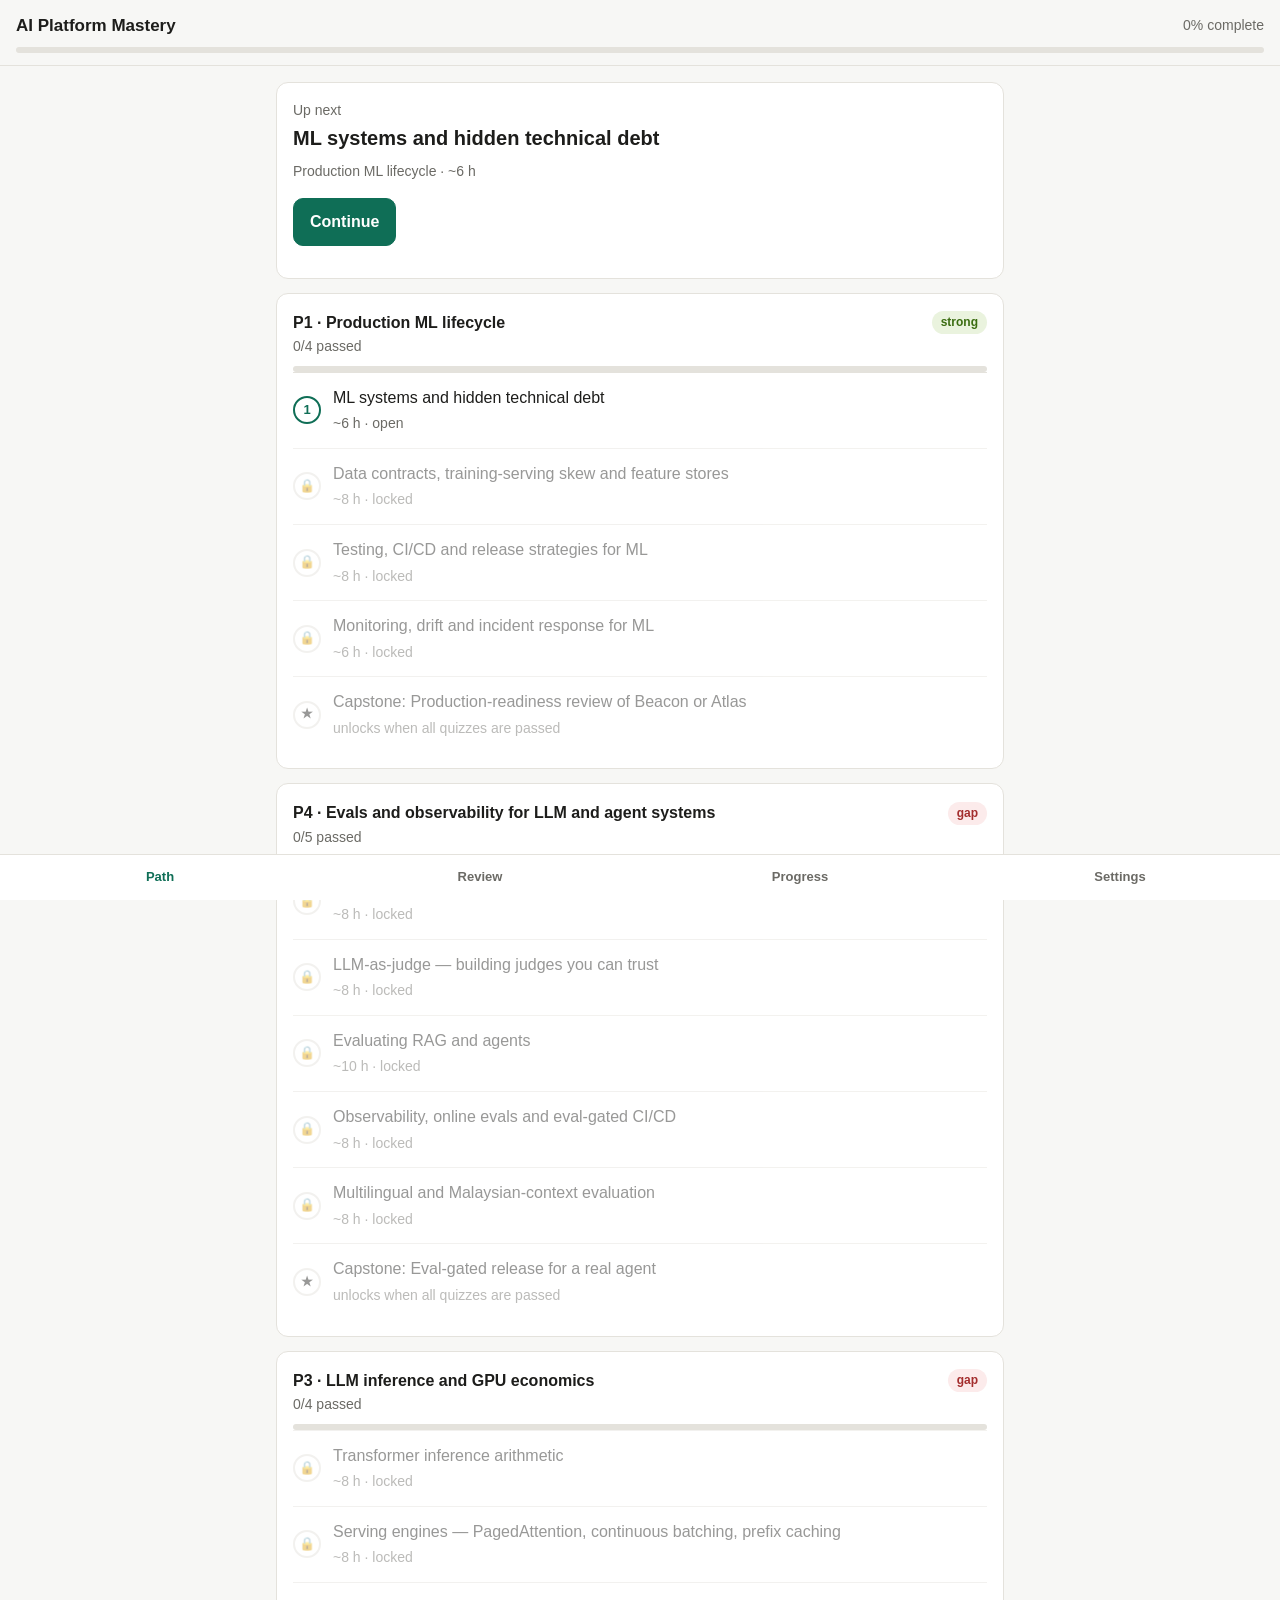
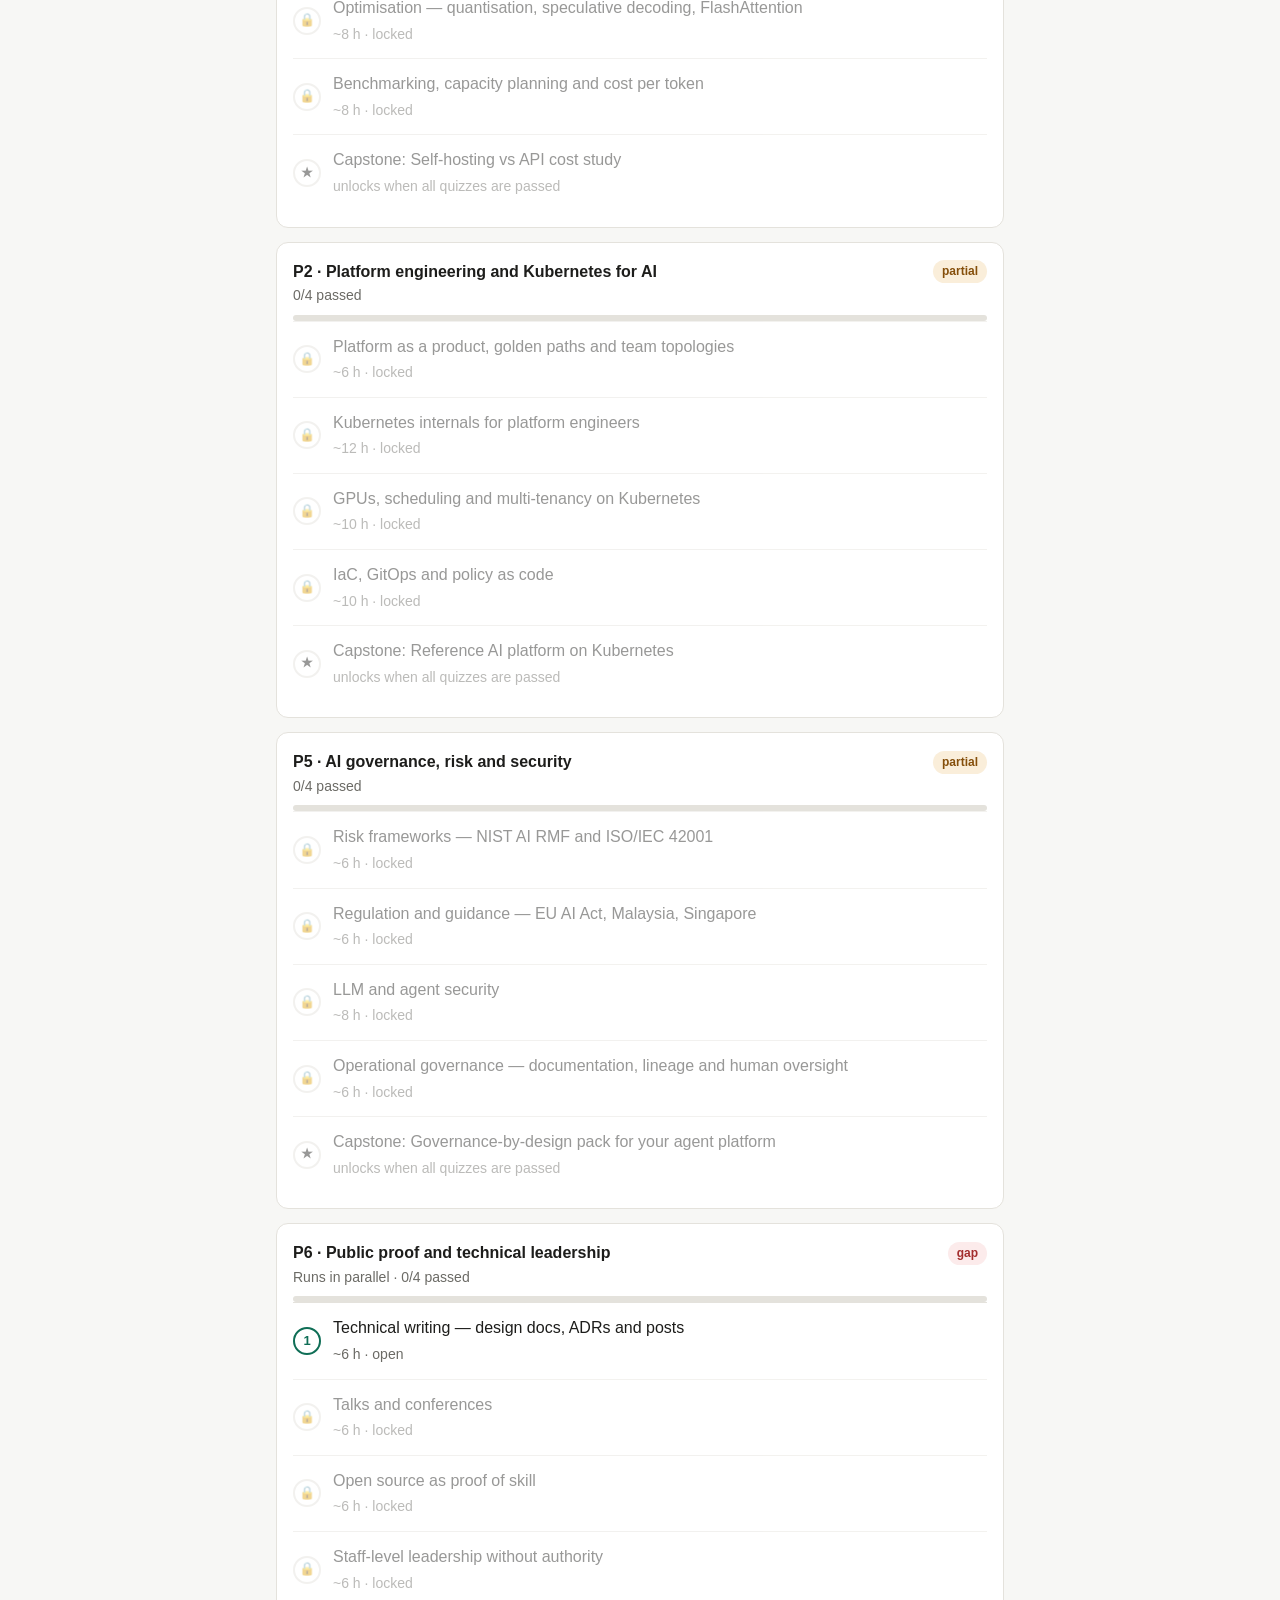
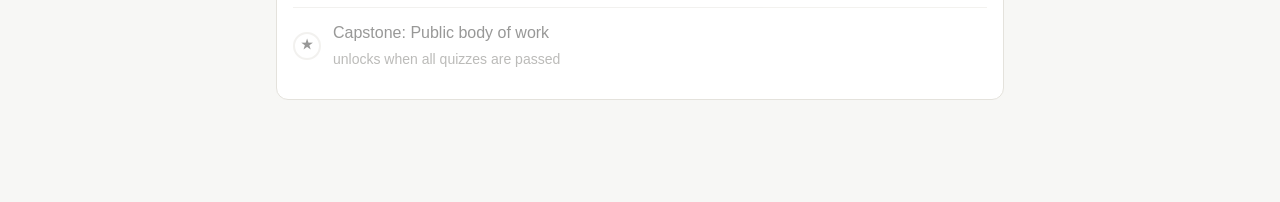
==== app/index.html @ 6cfa7de1 "Curriculum v1: 6 pillars, 25 modules, quizzes, exercises, capstones + progressive learning app Co-Au" ====
<!DOCTYPE html>
<html lang="en">
<head>
<meta charset="utf-8">
<meta name="viewport" content="width=device-width, initial-scale=1, viewport-fit=cover">
<title>AI Platform Mastery</title>
<style>
:root{--bg:#f7f7f5;--card:#fff;--ink:#1d1d1b;--mut:#6b6a65;--line:#e4e2dc;--acc:#0f6e56;--acc-bg:#e1f5ee;--warn:#854f0b;--warn-bg:#faeeda;--bad:#a32d2d;--bad-bg:#fcebeb;--ok:#3b6d11;--ok-bg:#eaf3de;--r:12px}
@media (prefers-color-scheme:dark){:root{--bg:#161615;--card:#1f1f1d;--ink:#ecebe6;--mut:#a3a19a;--line:#33322f;--acc:#5dcaa5;--acc-bg:#0d3a2f;--warn:#fac775;--warn-bg:#3d2a0b;--bad:#f09595;--bad-bg:#3d1616;--ok:#97c459;--ok-bg:#22330f}}
*{box-sizing:border-box}
body{margin:0;font:16px/1.6 -apple-system,BlinkMacSystemFont,"Segoe UI",Roboto,sans-serif;background:var(--bg);color:var(--ink);padding-bottom:calc(72px + env(safe-area-inset-bottom))}
a{color:var(--acc)}
header{position:sticky;top:0;z-index:5;background:var(--bg);border-bottom:1px solid var(--line);padding:12px 16px}
header h1{font-size:17px;font-weight:600;margin:0}
.bar{height:6px;background:var(--line);border-radius:99px;overflow:hidden;margin-top:8px}
.bar>i{display:block;height:100%;background:var(--acc);border-radius:99px;transition:width .3s}
main{max-width:760px;margin:0 auto;padding:16px}
.card{background:var(--card);border:1px solid var(--line);border-radius:var(--r);padding:16px;margin-bottom:14px}
.row{display:flex;align-items:center;gap:10px}
.sp{justify-content:space-between}
.mut{color:var(--mut);font-size:14px}
.pill{display:inline-block;font-size:12px;font-weight:600;padding:2px 9px;border-radius:99px}
.strong{background:var(--ok-bg);color:var(--ok)}.partial{background:var(--warn-bg);color:var(--warn)}.gap{background:var(--bad-bg);color:var(--bad)}
.mod{display:flex;align-items:center;gap:12px;padding:12px 0;border-top:1px solid var(--line);cursor:pointer;color:inherit;text-decoration:none}
.mod.locked{opacity:.45;cursor:default}
.dot{flex:0 0 28px;height:28px;border-radius:50%;display:grid;place-items:center;font-size:13px;font-weight:700;border:2px solid var(--line)}
.dot.pass{background:var(--acc-bg);border-color:var(--acc);color:var(--acc)}
.dot.done{background:var(--acc);border-color:var(--acc);color:var(--card)}
.dot.open{border-color:var(--acc);color:var(--acc)}
h2{font-size:20px;margin:0 0 6px}h3{font-size:16px;margin:18px 0 8px}
.lesson h2{font-size:17px;margin-top:20px}.lesson code{background:var(--bg);padding:1px 5px;border-radius:5px;font-size:14px}
.lesson table{border-collapse:collapse;width:100%;font-size:14px}.lesson td,.lesson th{border:1px solid var(--line);padding:6px}
button,.btn{font:inherit;font-weight:600;border:1px solid var(--line);background:var(--card);color:var(--ink);padding:10px 16px;border-radius:10px;cursor:pointer}
.btn-p{background:var(--acc);border-color:var(--acc);color:var(--card)}
button:disabled{opacity:.4;cursor:default}
.btn{text-decoration:none;display:inline-block}
.opt:disabled{opacity:1}.opt:disabled:not(.right):not(.wrong){opacity:.55}
.opt{display:block;width:100%;text-align:left;margin:8px 0;font-weight:400;line-height:1.4}
.opt.right{background:var(--ok-bg);border-color:var(--ok);color:var(--ok)}
.opt.wrong{background:var(--bad-bg);border-color:var(--bad);color:var(--bad)}
.fb{padding:12px;border-radius:10px;margin-top:10px;font-size:15px}
.fb.ok{background:var(--ok-bg)}.fb.no{background:var(--bad-bg)}
label.chk{display:flex;gap:10px;align-items:flex-start;padding:8px 0;cursor:pointer}
label.chk input{margin-top:5px;width:18px;height:18px;accent-color:var(--acc)}
textarea,input[type=url],input[type=text]{width:100%;font:inherit;font-size:15px;padding:10px;border:1px solid var(--line);border-radius:10px;background:var(--bg);color:var(--ink)}
textarea{min-height:90px}
nav{position:fixed;bottom:0;left:0;right:0;background:var(--card);border-top:1px solid var(--line);display:flex;padding-bottom:env(safe-area-inset-bottom);z-index:6}
nav a{flex:1;text-align:center;padding:12px 0;font-size:13px;font-weight:600;color:var(--mut);text-decoration:none}
nav a.on{color:var(--acc)}
.tabs{display:flex;gap:6px;overflow-x:auto;margin:0 0 14px;padding-bottom:4px}
.tabs button{padding:7px 12px;font-size:14px;white-space:nowrap}
.tabs button.on{background:var(--acc-bg);border-color:var(--acc);color:var(--acc)}
.stat{display:grid;grid-template-columns:repeat(2,1fr);gap:10px}
.stat div{background:var(--bg);border-radius:10px;padding:12px}
.stat b{display:block;font-size:24px}
.back{display:inline-block;margin-bottom:10px;font-size:14px;text-decoration:none}
.tag{font-size:12px;color:var(--mut);border:1px solid var(--line);border-radius:6px;padding:1px 6px;margin-left:6px}
.sr{position:absolute;width:1px;height:1px;overflow:hidden;clip:rect(0 0 0 0)}
</style>
</head>
<body>
<header>
  <div class="row sp"><h1>AI Platform Mastery</h1><span class="mut" id="hdr-pct"></span></div>
  <div class="bar" aria-hidden="true"><i id="hdr-bar" style="width:0"></i></div>
</header>
<main id="app" aria-live="polite"></main>
<nav aria-label="Main">
  <a href="#/" data-r="path">Path</a>
  <a href="#/review" data-r="review">Review</a>
  <a href="#/stats" data-r="stats">Progress</a>
  <a href="#/settings" data-r="settings">Settings</a>
</nav>
<script id="curriculum-data" type="application/json">__CURRICULUM_JSON__</script>
<script>
(() => {
const KEY = "apm-progress-v1";
let D, S, mem = null;
const $ = s => document.querySelector(s);
const esc = s => String(s).replace(/[&<>"']/g, c => ({"&":"&amp;","<":"&lt;",">":"&gt;",'"':"&quot;","'":"&#39;"}[c]));

function blank(){ return {modules:{}, capstones:{}, review:{}, log:[], created:Date.now()}; }
function load(){ try { const v = localStorage.getItem(KEY); return v ? JSON.parse(v) : blank(); } catch(e){ return mem || blank(); } }
function save(){ mem = S; try { localStorage.setItem(KEY, JSON.stringify(S)); } catch(e){} }
function ms(id){ return S.modules[id] || (S.modules[id] = {best:0, attempts:0, readings:{}, ex:{}, links:{}, notes:"", reflection:"", passedAt:null}); }

const allMods = () => D.pillars.flatMap(p => p.modules.map(m => ({...m, pillar:p})));
const findMod = id => allMods().find(m => m.id === id);
const passed = id => (S.modules[id]?.best || 0) >= D.pass_mark;

function isUnlocked(m){
  if (!m.pillar) m = findMod(m.id);
  const p = m.pillar, i = p.modules.findIndex(x => x.id === m.id);
  if (i > 0) return passed(p.modules[i-1].id);
  if (p.parallel) return true;
  const seq = D.pillars.filter(x => !x.parallel), pi = seq.findIndex(x => x.id === p.id);
  if (pi <= 0) return true;
  const prev = seq[pi-1]; return passed(prev.modules[prev.modules.length-1].id);
}
function isDone(m){
  const s = S.modules[m.id]; if (!s || !passed(m.id)) return false;
  const reqR = m.readings.every((r,i) => !r.required || s.readings[i]);
  const coreE = m.exercises.every((e,i) => e.level !== "core" || s.ex[i]);
  return reqR && coreE;
}
function state(m){ return isDone(m) ? "done" : passed(m.id) ? "pass" : isUnlocked(m) ? "open" : "locked"; }

function progress(){
  const mods = allMods(); let pts = 0, max = 0;
  mods.forEach(m => { max += 3; if (passed(m.id)) pts += 1; const s = S.modules[m.id];
    if (s){ const rq = m.readings.filter(r=>r.required).length; pts += rq ? m.readings.filter((r,i)=>r.required && s.readings[i]).length/rq : 1;
      const ce = m.exercises.filter(e=>e.level==="core").length; pts += ce ? m.exercises.filter((e,i)=>e.level==="core" && s.ex[i]).length/ce : 1; } });
  return max ? pts/max : 0;
}
function header(){ const p = Math.round(progress()*100); $("#hdr-pct").textContent = p + "% complete"; $("#hdr-bar").style.width = p + "%"; }
function logDay(){ const d = new Date().toISOString().slice(0,10); if (!S.log.includes(d)) S.log.push(d); }
function streak(){ let n = 0; const set = new Set(S.log); const d = new Date();
  if (!set.has(d.toISOString().slice(0,10))) d.setDate(d.getDate()-1);
  while (set.has(d.toISOString().slice(0,10))) { n++; d.setDate(d.getDate()-1); } return n; }

const STATUS = {strong:"strong", partial:"partial", gap:"gap"};
function nextUp(){ return allMods().find(m => isUnlocked(m) && !passed(m.id) && !m.pillar.parallel) || allMods().find(m => isUnlocked(m) && !passed(m.id)); }

function viewPath(){
  const n = nextUp();
  let h = "";
  if (n) h += `<div class="card"><div class="mut">Up next</div><h2>${esc(n.title)}</h2><div class="mut">${esc(n.pillar.title)} · ~${n.hours} h</div><p><a class="btn btn-p" href="#/m/${n.id}">Continue</a></p></div>`;
  D.pillars.forEach(p => {
    const done = p.modules.filter(m => passed(m.id)).length, pct = Math.round(done/p.modules.length*100);
    h += `<div class="card"><div class="row sp"><strong>${p.id.toUpperCase()} · ${esc(p.title)}</strong><span class="pill ${STATUS[p.status]}">${p.status}</span></div>`;
    h += `<div class="mut">${p.parallel ? "Runs in parallel · " : ""}${done}/${p.modules.length} passed</div><div class="bar"><i style="width:${pct}%"></i></div>`;
    p.modules.forEach((m,i) => { const st = state(m), lock = st === "locked";
      const icon = st === "done" ? "✓" : st === "pass" ? "✓" : lock ? "🔒" : i+1;
      h += `<${lock ? "div" : "a href=\"#/m/" + m.id + "\""} class="mod ${lock ? "locked" : ""}"><span class="dot ${st}">${icon}</span><span><span>${esc(m.title)}</span><br><span class="mut">~${m.hours} h · ${st === "done" ? "complete" : st === "pass" ? "quiz passed — finish readings and exercises" : lock ? "locked" : "open"}</span></span></${lock ? "div" : "a"}>`;
    });
    const capOpen = p.modules.every(m => passed(m.id));
    h += `<${capOpen ? "a href=\"#/c/" + p.id + "\"" : "div"} class="mod ${capOpen ? "" : "locked"}"><span class="dot ${capOpen ? "open" : ""}">★</span><span>Capstone: ${esc(p.capstone.title)}<br><span class="mut">${capOpen ? capPct(p) + "% of deliverables" : "unlocks when all quizzes are passed"}</span></span></${capOpen ? "a" : "div"}>`;
    h += `</div>`;
  });
  return h;
}
function capPct(p){ const c = S.capstones[p.id] || {}; const n = p.capstone.deliverables.filter((d,i)=>c[i]).length; return Math.round(n/p.capstone.deliverables.length*100); }

let tab = "learn", quiz = null;
function viewModule(id){
  const m = findMod(id); if (!m) return `<p>Not found.</p>`;
  if (!isUnlocked(m)) { const ms_ = allMods(), prev = ms_.slice(0, ms_.findIndex(x => x.id === m.id)).reverse().find(x => !passed(x.id) && !x.pillar.parallel);
    return `<a class="back" href="#/">← Path</a><div class="card"><div class="mut">Locked</div><h2>${esc(m.title)}</h2><p>Pass the quiz for the module before it (80%) to unlock this one.</p>${prev ? `<a class="btn btn-p" href="#/m/${prev.id}">Go to ${esc(prev.title)}</a>` : ""}</div>`; }
  const s = ms(m.id);
  const tabs = [["learn","Lesson"],["read","Read"],["quiz","Quiz"],["build","Build"],["reflect","Reflect"]];
  let h = `<a class="back" href="#/">← Path</a><div class="mut">${m.pillar.id.toUpperCase()} · ${esc(m.pillar.title)}</div><h2>${esc(m.title)}</h2><div class="mut" style="margin-bottom:12px">~${m.hours} h · best quiz ${Math.round(s.best*100)}% · ${state(m) === "done" ? "complete ✓" : passed(m.id) ? "quiz passed" : "pass mark 80%"}</div>`;
  h += `<div class="tabs" role="tablist">` + tabs.map(([k,l]) => `<button role="tab" aria-selected="${tab===k}" class="${tab===k?"on":""}" data-tab="${k}">${l}</button>`).join("") + `</div>`;
  if (tab === "learn") {
    h += `<div class="card"><h3 style="margin-top:0">You will be able to</h3><ul>${m.objectives.map(o=>`<li>${esc(o)}</li>`).join("")}</ul></div><div class="card lesson">${m.lesson_html}</div><p><button class="btn-p" data-tab="read">Next: readings →</button></p>`;
  } else if (tab === "read") {
    h += `<div class="card">` + m.readings.map((r,i) => `<label class="chk"><input type="checkbox" data-read="${i}" ${s.readings[i]?"checked":""}><span><a href="${esc(r.url)}" target="_blank" rel="noopener">${esc(r.title)}</a><span class="tag">${r.required?"required":"optional"}</span><br><span class="mut">${esc(r.author)} · ${esc(r.type)} · ${r.minutes} min</span><br><span class="mut">Focus: ${esc(r.focus)}</span></span></label>`).join("") + `</div><p><button class="btn-p" data-tab="quiz">Next: quiz →</button></p>`;
  } else if (tab === "quiz") {
    h += viewQuiz(m);
  } else if (tab === "build") {
    h += m.exercises.map((e,i) => `<div class="card"><div class="row sp"><strong>${esc(e.title)}</strong><span class="tag">${e.level}</span></div><p>${esc(e.task)}</p><p class="mut"><strong>Deliverable:</strong> ${esc(e.deliverable)}</p><div class="mut"><strong>Done when:</strong><ul>${e.acceptance.map(a=>`<li>${esc(a)}</li>`).join("")}</ul></div><input type="url" placeholder="Link to your work (repo, doc, post)" data-link="${i}" value="${esc(s.links[i]||"")}"><label class="chk"><input type="checkbox" data-ex="${i}" ${s.ex[i]?"checked":""}><span>I've met every "done when" criterion</span></label></div>`).join("");
  } else {
    h += `<div class="card"><h3 style="margin-top:0">Reflection</h3>${(m.reflection||[]).map(r=>`<p>${esc(r)}</p>`).join("")}<textarea data-field="reflection" placeholder="One honest paragraph tied to your real work">${esc(s.reflection)}</textarea><h3>Notes and reading takeaways</h3><textarea data-field="notes" placeholder="Three bullets per reading">${esc(s.notes)}</textarea><p class="mut">Saved automatically.</p></div>`;
  }
  return h;
}

function viewQuiz(m){
  const s = ms(m.id);
  if (!quiz || quiz.id !== m.id) return `<div class="card"><h3 style="margin-top:0">${m.quiz.length} questions · pass mark 80%</h3><p class="mut">${s.attempts ? `Attempts: ${s.attempts} · best ${Math.round(s.best*100)}%` : "Already know this? Take it cold to test out."}</p><button class="btn-p" data-act="start-quiz">Start quiz</button></div>`;
  if (quiz.i >= m.quiz.length) {
    const sc = quiz.correct / m.quiz.length, ok = sc >= D.pass_mark;
    return `<div class="card"><h2>${Math.round(sc*100)}%</h2><p>${quiz.correct} of ${m.quiz.length} correct. ${ok ? "<strong>Passed.</strong> " + (nextInPath(m) ? "Next module unlocked." : "") : "Not yet — re-read the lesson sections you missed and try again."}</p><p class="mut">Missed questions were added to your Review deck.</p><div class="row"><button data-act="start-quiz">Retake</button>${ok && nextInPath(m) ? `<a class="btn btn-p" href="#/m/${nextInPath(m).id}">Next module →</a>` : ""}</div></div>`;
  }
  const q = m.quiz[quiz.i], a = quiz.answered;
  let h = `<div class="card"><div class="mut">Question ${quiz.i+1} of ${m.quiz.length}</div><p><strong>${esc(q.q)}</strong></p>`;
  q.options.forEach((o,j) => { const cls = a == null ? "" : j === q.answer ? "right" : j === a ? "wrong" : "";
    h += `<button class="opt ${cls}" data-ans="${j}" ${a != null ? "disabled" : ""}>${String.fromCharCode(65+j)}) ${esc(o)}</button>`; });
  if (a != null) h += `<div class="fb ${a === q.answer ? "ok" : "no"}"><strong>${a === q.answer ? "Correct." : "Not quite."}</strong> ${esc(q.explain)}</div><p><button class="btn-p" data-act="next-q">${quiz.i+1 < m.quiz.length ? "Next question" : "See result"}</button></p>`;
  return h + `</div>`;
}
function nextInPath(m){ const mods = allMods(), i = mods.findIndex(x => x.id === m.id); return mods.slice(i+1).find(x => isUnlocked(x) && !passed(x.id)); }

function viewCap(pid){
  const p = D.pillars.find(x => x.id === pid), c = S.capstones[pid] || (S.capstones[pid] = {});
  return `<a class="back" href="#/">← Path</a><div class="mut">${p.id.toUpperCase()} capstone</div><h2>${esc(p.capstone.title)}</h2><div class="card"><p>${esc(p.capstone.brief)}</p><h3>Deliverables</h3>${p.capstone.deliverables.map((d,i)=>`<label class="chk"><input type="checkbox" data-cap="${i}" ${c[i]?"checked":""}><span>${esc(d)}</span></label>`).join("")}<h3>Graded on</h3><ul>${p.capstone.rubric.map(r=>`<li>${esc(r)}</li>`).join("")}</ul><input type="url" placeholder="Link to the write-up" data-caplink value="${esc(c.link||"")}"></div>`;
}

let rv = null;
function reviewItems(){ return Object.keys(S.review).map(k => { const [mid, qi] = k.split(":"); const m = findMod(mid); return m && m.quiz[+qi] ? {k, m, q:m.quiz[+qi]} : null; }).filter(Boolean); }
function viewReview(){
  const items = reviewItems();
  if (!items.length) return `<div class="card"><h2>Review</h2><p>Nothing to review. Questions you miss in quizzes land here until you get them right twice.</p></div>`;
  if (!rv || !S.review[rv.k]) rv = {k: items[0].k, a: null};
  const it = items.find(x => x.k === rv.k), q = it.q, a = rv.a;
  let h = `<div class="card"><div class="mut">${items.length} to review · ${esc(it.m.title)}</div><p><strong>${esc(q.q)}</strong></p>`;
  q.options.forEach((o,j) => { const cls = a == null ? "" : j === q.answer ? "right" : j === a ? "wrong" : "";
    h += `<button class="opt ${cls}" data-rans="${j}" ${a != null ? "disabled" : ""}>${String.fromCharCode(65+j)}) ${esc(o)}</button>`; });
  if (a != null) h += `<div class="fb ${a === q.answer ? "ok" : "no"}">${esc(q.explain)}</div><p><button class="btn-p" data-act="next-r">Next</button></p>`;
  return h + `</div>`;
}

function viewStats(){
  const mods = allMods(), passedN = mods.filter(m => passed(m.id)).length, doneN = mods.filter(isDone).length;
  const hrs = mods.filter(isDone).reduce((a,m) => a + m.hours, 0), tot = mods.reduce((a,m)=>a+m.hours,0);
  const rd = mods.reduce((a,m) => a + m.readings.filter((r,i) => S.modules[m.id]?.readings[i]).length, 0), rt = mods.reduce((a,m)=>a+m.readings.length,0);
  const ex = mods.reduce((a,m) => a + m.exercises.filter((e,i) => S.modules[m.id]?.ex[i]).length, 0), et = mods.reduce((a,m)=>a+m.exercises.length,0);
  let h = `<div class="card"><h2>Progress</h2><div class="stat"><div><b>${passedN}/${mods.length}</b><span class="mut">quizzes passed</span></div><div><b>${doneN}</b><span class="mut">modules complete</span></div><div><b>${hrs}/${tot} h</b><span class="mut">study hours done</span></div><div><b>${streak()}</b><span class="mut">day streak</span></div><div><b>${rd}/${rt}</b><span class="mut">readings</span></div><div><b>${ex}/${et}</b><span class="mut">exercises</span></div></div></div>`;
  h += `<div class="card"><h3 style="margin-top:0">By pillar</h3>` + D.pillars.map(p => { const d = p.modules.filter(isDone).length, ps = p.modules.filter(m=>passed(m.id)).length; return `<div style="margin:10px 0"><div class="row sp"><span>${p.id.toUpperCase()} · ${esc(p.title)}</span><span class="mut">${ps}/${p.modules.length}</span></div><div class="bar"><i style="width:${Math.round(ps/p.modules.length*100)}%"></i></div></div>`; }).join("") + `</div>`;
  return h;
}
function viewSettings(){
  return `<div class="card"><h2>Settings</h2><p>Progress is saved in this browser. Export it to back it up or move it to another device.</p><div class="row" style="flex-wrap:wrap"><button data-act="export">Export progress</button><label class="btn" for="imp">Import progress</label><input id="imp" type="file" accept="application/json" class="sr"></div><p class="mut" id="msg"></p><hr style="border:0;border-top:1px solid var(--line)"><button data-act="reset" style="color:var(--bad)">Reset all progress</button></div>`;
}

function route(){
  const h = location.hash.replace(/^#\/?/, ""), [r, id] = h.split("/");
  document.querySelectorAll("nav a").forEach(a => a.classList.toggle("on", a.dataset.r === (r === "m" || r === "c" || !r ? "path" : r)));
  const app = $("#app");
  if (r === "m") { if (quiz && quiz.id !== id) { quiz = null; } app.innerHTML = viewModule(id); }
  else if (r === "c") app.innerHTML = viewCap(id);
  else if (r === "review") app.innerHTML = viewReview();
  else if (r === "stats") app.innerHTML = viewStats();
  else if (r === "settings") app.innerHTML = viewSettings();
  else app.innerHTML = viewPath();
  header();
}
let lastRoute = "";
window.addEventListener("hashchange", () => { if (location.hash !== lastRoute) { tab = "learn"; window.scrollTo(0,0); } lastRoute = location.hash; route(); });

document.addEventListener("click", e => {
  const t = e.target.closest("[data-tab],[data-act],[data-ans],[data-rans]"); if (!t) return;
  const id = location.hash.split("/")[2], m = id && findMod(id);
  if (t.dataset.tab) { tab = t.dataset.tab; route(); window.scrollTo(0,0); return; }
  if (t.dataset.ans != null && m) { quiz.answered = +t.dataset.ans; const q = m.quiz[quiz.i], k = m.id + ":" + quiz.i;
    if (quiz.answered === q.answer) quiz.correct++; else S.review[k] = {n:0};
    logDay(); save(); route(); return; }
  if (t.dataset.rans != null) { rv.a = +t.dataset.rans; const it = reviewItems().find(x => x.k === rv.k);
    if (rv.a === it.q.answer) { S.review[rv.k].n++; } else S.review[rv.k].n = 0;
    logDay(); save(); route(); return; }
  const act = t.dataset.act;
  if (act === "start-quiz") { quiz = {id:m.id, i:0, correct:0, answered:null}; route(); }
  else if (act === "next-q") { quiz.i++; quiz.answered = null;
    if (quiz.i >= m.quiz.length) { const s = ms(m.id), sc = quiz.correct/m.quiz.length; s.attempts++; if (sc > s.best) s.best = sc; if (sc >= D.pass_mark && !s.passedAt) s.passedAt = Date.now(); save(); }
    route(); window.scrollTo(0,0); }
  else if (act === "next-r") { const done = S.review[rv.k] && S.review[rv.k].n >= 2; if (done) delete S.review[rv.k];
    const items = reviewItems(); const i = items.findIndex(x => x.k === rv.k); rv = items.length ? {k: items[(i+1) % items.length].k, a:null} : null; save(); route(); }
  else if (act === "export") { const b = new Blob([JSON.stringify(S,null,1)], {type:"application/json"}); const a = document.createElement("a"); a.href = URL.createObjectURL(b); a.download = "ai-platform-mastery-progress.json"; a.click(); }
  else if (act === "reset") { if (t.dataset.confirm) { S = blank(); save(); route(); } else { t.dataset.confirm = 1; t.textContent = "Tap again to erase everything"; } }
});
document.addEventListener("change", e => {
  const t = e.target, id = location.hash.split("/")[2];
  if (t.id === "imp" && t.files[0]) { t.files[0].text().then(x => { try { const v = JSON.parse(x); if (!v.modules) throw 0; S = v; save(); $("#msg").textContent = "Imported."; header(); } catch(err){ $("#msg").textContent = "That file isn't a valid progress export."; } }); return; }
  if (t.dataset.read != null) { ms(id).readings[t.dataset.read] = t.checked; }
  else if (t.dataset.ex != null) { ms(id).ex[t.dataset.ex] = t.checked; }
  else if (t.dataset.cap != null) { (S.capstones[id] = S.capstones[id] || {})[t.dataset.cap] = t.checked; }
  else return;
  logDay(); save(); header();
});
document.addEventListener("input", e => {
  const t = e.target, id = location.hash.split("/")[2];
  if (t.dataset.field) ms(id)[t.dataset.field] = t.value;
  else if (t.dataset.link != null) ms(id).links[t.dataset.link] = t.value;
  else if (t.hasAttribute("data-caplink")) (S.capstones[id] = S.capstones[id] || {}).link = t.value;
  else return;
  save();
});

async function init(){
  const raw = $("#curriculum-data").textContent.trim();
  try { D = raw.startsWith("{") ? JSON.parse(raw) : await (await fetch("data/curriculum.json")).json(); }
  catch(e){ $("#app").innerHTML = `<div class="card"><h2>Couldn't load the curriculum</h2><p>Serve this folder over HTTP (e.g. <code>python -m http.server</code>) so data/curriculum.json can load.</p></div>`; return; }
  S = load(); lastRoute = location.hash; route();
}
init();
})();
</script>
</body>
</html>
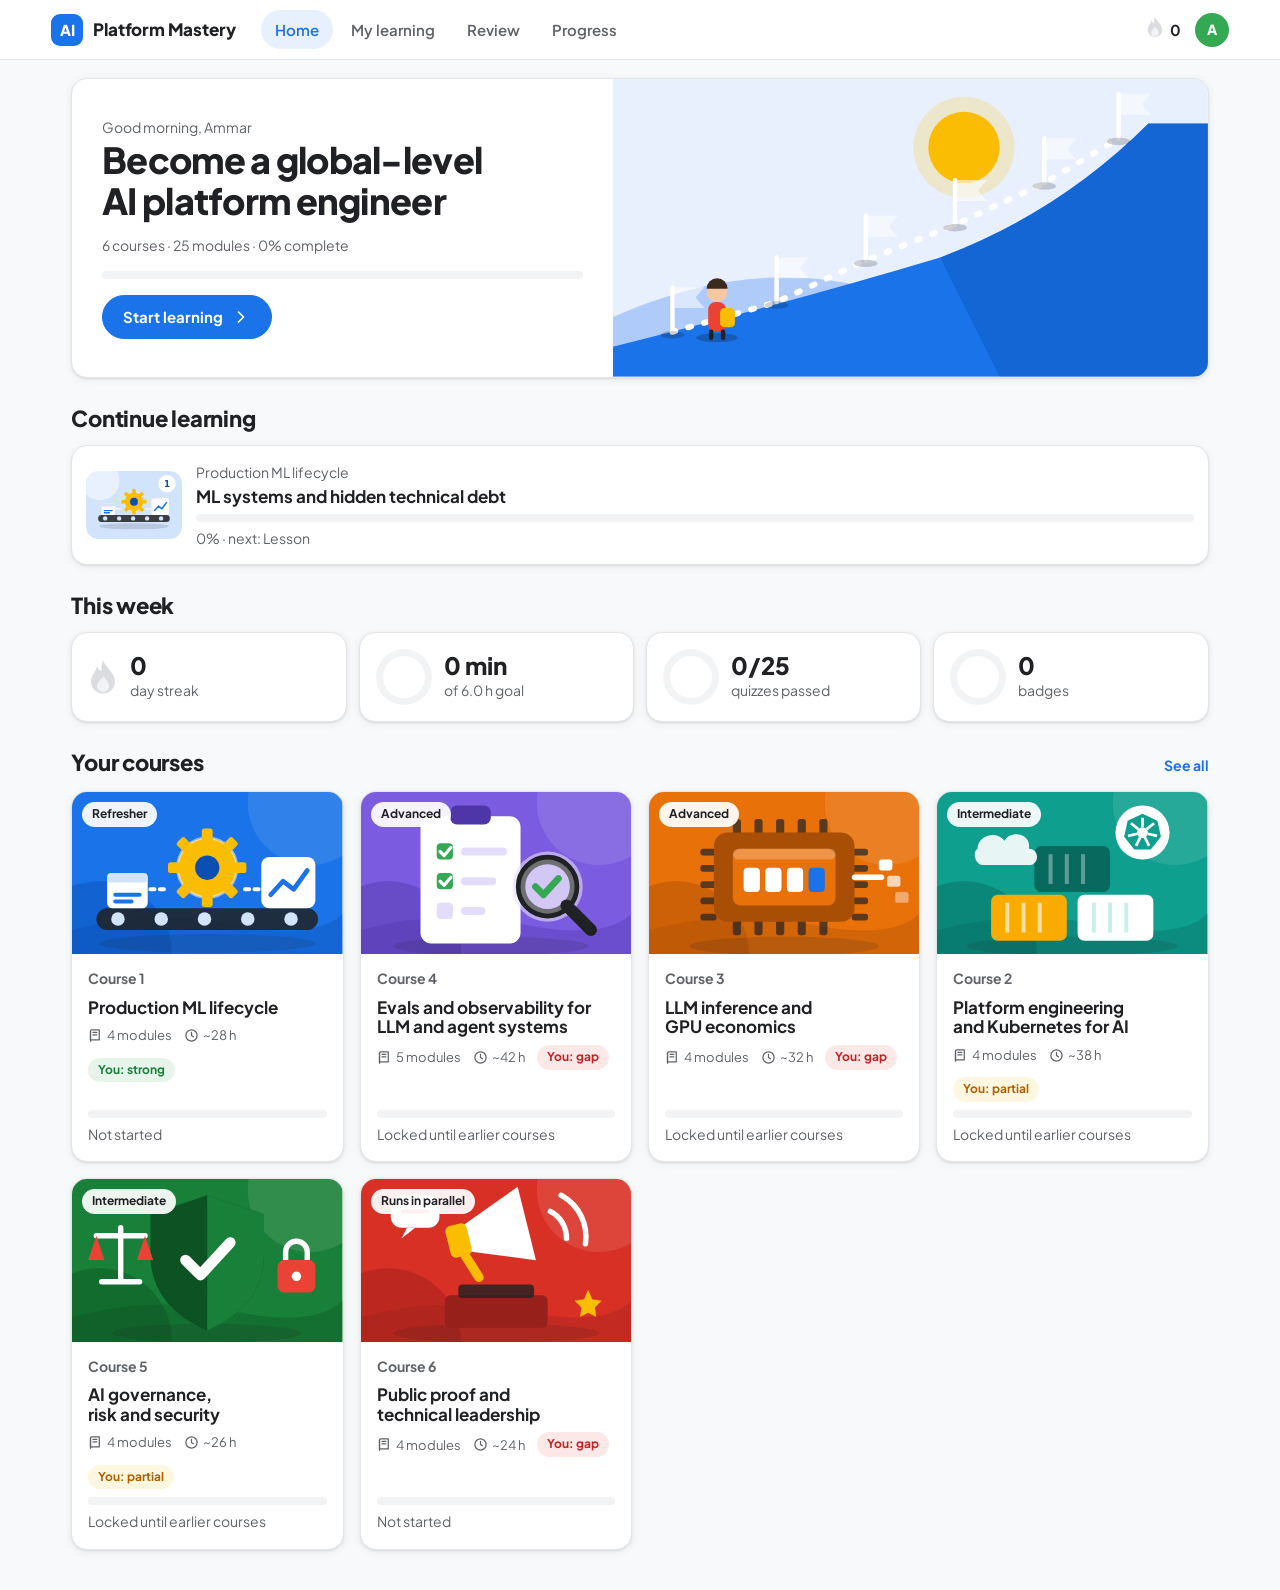
==== commit 1303abba: "App v2: Coursera-style PWA with illustrated courses, lesson player, certificates, badges, offline su" ====
--- a/app/index.html
+++ b/app/index.html
@@ -4,274 +4,39 @@
 <meta charset="utf-8">
 <meta name="viewport" content="width=device-width, initial-scale=1, viewport-fit=cover">
 <title>AI Platform Mastery</title>
-<style>
-:root{--bg:#f7f7f5;--card:#fff;--ink:#1d1d1b;--mut:#6b6a65;--line:#e4e2dc;--acc:#0f6e56;--acc-bg:#e1f5ee;--warn:#854f0b;--warn-bg:#faeeda;--bad:#a32d2d;--bad-bg:#fcebeb;--ok:#3b6d11;--ok-bg:#eaf3de;--r:12px}
-@media (prefers-color-scheme:dark){:root{--bg:#161615;--card:#1f1f1d;--ink:#ecebe6;--mut:#a3a19a;--line:#33322f;--acc:#5dcaa5;--acc-bg:#0d3a2f;--warn:#fac775;--warn-bg:#3d2a0b;--bad:#f09595;--bad-bg:#3d1616;--ok:#97c459;--ok-bg:#22330f}}
-*{box-sizing:border-box}
-body{margin:0;font:16px/1.6 -apple-system,BlinkMacSystemFont,"Segoe UI",Roboto,sans-serif;background:var(--bg);color:var(--ink);padding-bottom:calc(72px + env(safe-area-inset-bottom))}
-a{color:var(--acc)}
-header{position:sticky;top:0;z-index:5;background:var(--bg);border-bottom:1px solid var(--line);padding:12px 16px}
-header h1{font-size:17px;font-weight:600;margin:0}
-.bar{height:6px;background:var(--line);border-radius:99px;overflow:hidden;margin-top:8px}
-.bar>i{display:block;height:100%;background:var(--acc);border-radius:99px;transition:width .3s}
-main{max-width:760px;margin:0 auto;padding:16px}
-.card{background:var(--card);border:1px solid var(--line);border-radius:var(--r);padding:16px;margin-bottom:14px}
-.row{display:flex;align-items:center;gap:10px}
-.sp{justify-content:space-between}
-.mut{color:var(--mut);font-size:14px}
-.pill{display:inline-block;font-size:12px;font-weight:600;padding:2px 9px;border-radius:99px}
-.strong{background:var(--ok-bg);color:var(--ok)}.partial{background:var(--warn-bg);color:var(--warn)}.gap{background:var(--bad-bg);color:var(--bad)}
-.mod{display:flex;align-items:center;gap:12px;padding:12px 0;border-top:1px solid var(--line);cursor:pointer;color:inherit;text-decoration:none}
-.mod.locked{opacity:.45;cursor:default}
-.dot{flex:0 0 28px;height:28px;border-radius:50%;display:grid;place-items:center;font-size:13px;font-weight:700;border:2px solid var(--line)}
-.dot.pass{background:var(--acc-bg);border-color:var(--acc);color:var(--acc)}
-.dot.done{background:var(--acc);border-color:var(--acc);color:var(--card)}
-.dot.open{border-color:var(--acc);color:var(--acc)}
-h2{font-size:20px;margin:0 0 6px}h3{font-size:16px;margin:18px 0 8px}
-.lesson h2{font-size:17px;margin-top:20px}.lesson code{background:var(--bg);padding:1px 5px;border-radius:5px;font-size:14px}
-.lesson table{border-collapse:collapse;width:100%;font-size:14px}.lesson td,.lesson th{border:1px solid var(--line);padding:6px}
-button,.btn{font:inherit;font-weight:600;border:1px solid var(--line);background:var(--card);color:var(--ink);padding:10px 16px;border-radius:10px;cursor:pointer}
-.btn-p{background:var(--acc);border-color:var(--acc);color:var(--card)}
-button:disabled{opacity:.4;cursor:default}
-.btn{text-decoration:none;display:inline-block}
-.opt:disabled{opacity:1}.opt:disabled:not(.right):not(.wrong){opacity:.55}
-.opt{display:block;width:100%;text-align:left;margin:8px 0;font-weight:400;line-height:1.4}
-.opt.right{background:var(--ok-bg);border-color:var(--ok);color:var(--ok)}
-.opt.wrong{background:var(--bad-bg);border-color:var(--bad);color:var(--bad)}
-.fb{padding:12px;border-radius:10px;margin-top:10px;font-size:15px}
-.fb.ok{background:var(--ok-bg)}.fb.no{background:var(--bad-bg)}
-label.chk{display:flex;gap:10px;align-items:flex-start;padding:8px 0;cursor:pointer}
-label.chk input{margin-top:5px;width:18px;height:18px;accent-color:var(--acc)}
-textarea,input[type=url],input[type=text]{width:100%;font:inherit;font-size:15px;padding:10px;border:1px solid var(--line);border-radius:10px;background:var(--bg);color:var(--ink)}
-textarea{min-height:90px}
-nav{position:fixed;bottom:0;left:0;right:0;background:var(--card);border-top:1px solid var(--line);display:flex;padding-bottom:env(safe-area-inset-bottom);z-index:6}
-nav a{flex:1;text-align:center;padding:12px 0;font-size:13px;font-weight:600;color:var(--mut);text-decoration:none}
-nav a.on{color:var(--acc)}
-.tabs{display:flex;gap:6px;overflow-x:auto;margin:0 0 14px;padding-bottom:4px}
-.tabs button{padding:7px 12px;font-size:14px;white-space:nowrap}
-.tabs button.on{background:var(--acc-bg);border-color:var(--acc);color:var(--acc)}
-.stat{display:grid;grid-template-columns:repeat(2,1fr);gap:10px}
-.stat div{background:var(--bg);border-radius:10px;padding:12px}
-.stat b{display:block;font-size:24px}
-.back{display:inline-block;margin-bottom:10px;font-size:14px;text-decoration:none}
-.tag{font-size:12px;color:var(--mut);border:1px solid var(--line);border-radius:6px;padding:1px 6px;margin-left:6px}
-.sr{position:absolute;width:1px;height:1px;overflow:hidden;clip:rect(0 0 0 0)}
-</style>
+<meta name="description" content="Your path to becoming a global-level AI platform engineer: 6 courses, 25 modules, quizzes, exercises and certificates.">
+<meta name="theme-color" content="#1A73E8">
+<meta name="apple-mobile-web-app-capable" content="yes">
+<meta name="mobile-web-app-capable" content="yes">
+<meta name="apple-mobile-web-app-status-bar-style" content="default">
+<meta name="apple-mobile-web-app-title" content="AI Mastery">
+<link rel="manifest" href="manifest.webmanifest">
+<link rel="icon" href="icons/icon.svg" type="image/svg+xml">
+<link rel="apple-touch-icon" href="icons/apple-touch-icon.png">
+<link rel="preconnect" href="https://fonts.googleapis.com"><link rel="preconnect" href="https://fonts.gstatic.com" crossorigin>
+<link rel="stylesheet" href="https://fonts.googleapis.com/css2?family=Plus+Jakarta+Sans:wght@400;600;700;800&display=swap">
+<link rel="stylesheet" href="styles.css">
 </head>
 <body>
-<header>
-  <div class="row sp"><h1>AI Platform Mastery</h1><span class="mut" id="hdr-pct"></span></div>
-  <div class="bar" aria-hidden="true"><i id="hdr-bar" style="width:0"></i></div>
+<header class="top">
+  <a class="logo" href="#home"><i>AI</i><span>Platform Mastery</span></a>
+  <nav aria-label="Main">
+    <a href="#home" data-tab="home">Home</a><a href="#courses" data-tab="courses">My learning</a><a href="#review" data-tab="review">Review</a><a href="#progress" data-tab="progress">Progress</a>
+  </nav>
+  <span class="sp"></span>
+  <span class="streak" title="Day streak"><span id="streak-f"></span><span id="streak-n">0</span></span>
+  <a class="avatar" id="avatar" href="#settings" aria-label="Settings">A</a>
 </header>
-<main id="app" aria-live="polite"></main>
-<nav aria-label="Main">
-  <a href="#/" data-r="path">Path</a>
-  <a href="#/review" data-r="review">Review</a>
-  <a href="#/stats" data-r="stats">Progress</a>
-  <a href="#/settings" data-r="settings">Settings</a>
+<main id="app" aria-live="polite"><p style="padding:40px;text-align:center;color:#5F6368">Loading your courses…</p></main>
+<nav class="tabs" aria-label="Main">
+  <a href="#home" data-tab="home"><svg class="ic" viewBox="0 0 24 24" fill="none" stroke="currentColor" stroke-width="2" stroke-linecap="round" stroke-linejoin="round" aria-hidden="true"><path d="M3 11l9-8 9 8v9a1 1 0 0 1-1 1h-5v-6H9v6H4a1 1 0 0 1-1-1z"/></svg>Home</a>
+  <a href="#courses" data-tab="courses"><svg class="ic" viewBox="0 0 24 24" fill="none" stroke="currentColor" stroke-width="2" stroke-linecap="round" stroke-linejoin="round" aria-hidden="true"><rect x="3" y="4" width="18" height="14" rx="2"/><path d="M3 9h18M8 21h8"/></svg>Learning</a>
+  <a href="#review" data-tab="review"><svg class="ic" viewBox="0 0 24 24" fill="none" stroke="currentColor" stroke-width="2" stroke-linecap="round" stroke-linejoin="round" aria-hidden="true"><rect x="4" y="6" width="14" height="14" rx="2"/><path d="M8 3h11a2 2 0 0 1 2 2v11"/></svg>Review</a>
+  <a href="#progress" data-tab="progress"><svg class="ic" viewBox="0 0 24 24" fill="none" stroke="currentColor" stroke-width="2" stroke-linecap="round" stroke-linejoin="round" aria-hidden="true"><path d="M4 20V10M10 20V4M16 20v-7M22 20H2"/></svg>Progress</a>
 </nav>
+<div id="toast" class="toast" role="status"></div>
 <script id="curriculum-data" type="application/json">__CURRICULUM_JSON__</script>
-<script>
-(() => {
-const KEY = "apm-progress-v1";
-let D, S, mem = null;
-const $ = s => document.querySelector(s);
-const esc = s => String(s).replace(/[&<>"']/g, c => ({"&":"&amp;","<":"&lt;",">":"&gt;",'"':"&quot;","'":"&#39;"}[c]));
-
-function blank(){ return {modules:{}, capstones:{}, review:{}, log:[], created:Date.now()}; }
-function load(){ try { const v = localStorage.getItem(KEY); return v ? JSON.parse(v) : blank(); } catch(e){ return mem || blank(); } }
-function save(){ mem = S; try { localStorage.setItem(KEY, JSON.stringify(S)); } catch(e){} }
-function ms(id){ return S.modules[id] || (S.modules[id] = {best:0, attempts:0, readings:{}, ex:{}, links:{}, notes:"", reflection:"", passedAt:null}); }
-
-const allMods = () => D.pillars.flatMap(p => p.modules.map(m => ({...m, pillar:p})));
-const findMod = id => allMods().find(m => m.id === id);
-const passed = id => (S.modules[id]?.best || 0) >= D.pass_mark;
-
-function isUnlocked(m){
-  if (!m.pillar) m = findMod(m.id);
-  const p = m.pillar, i = p.modules.findIndex(x => x.id === m.id);
-  if (i > 0) return passed(p.modules[i-1].id);
-  if (p.parallel) return true;
-  const seq = D.pillars.filter(x => !x.parallel), pi = seq.findIndex(x => x.id === p.id);
-  if (pi <= 0) return true;
-  const prev = seq[pi-1]; return passed(prev.modules[prev.modules.length-1].id);
-}
-function isDone(m){
-  const s = S.modules[m.id]; if (!s || !passed(m.id)) return false;
-  const reqR = m.readings.every((r,i) => !r.required || s.readings[i]);
-  const coreE = m.exercises.every((e,i) => e.level !== "core" || s.ex[i]);
-  return reqR && coreE;
-}
-function state(m){ return isDone(m) ? "done" : passed(m.id) ? "pass" : isUnlocked(m) ? "open" : "locked"; }
-
-function progress(){
-  const mods = allMods(); let pts = 0, max = 0;
-  mods.forEach(m => { max += 3; if (passed(m.id)) pts += 1; const s = S.modules[m.id];
-    if (s){ const rq = m.readings.filter(r=>r.required).length; pts += rq ? m.readings.filter((r,i)=>r.required && s.readings[i]).length/rq : 1;
-      const ce = m.exercises.filter(e=>e.level==="core").length; pts += ce ? m.exercises.filter((e,i)=>e.level==="core" && s.ex[i]).length/ce : 1; } });
-  return max ? pts/max : 0;
-}
-function header(){ const p = Math.round(progress()*100); $("#hdr-pct").textContent = p + "% complete"; $("#hdr-bar").style.width = p + "%"; }
-function logDay(){ const d = new Date().toISOString().slice(0,10); if (!S.log.includes(d)) S.log.push(d); }
-function streak(){ let n = 0; const set = new Set(S.log); const d = new Date();
-  if (!set.has(d.toISOString().slice(0,10))) d.setDate(d.getDate()-1);
-  while (set.has(d.toISOString().slice(0,10))) { n++; d.setDate(d.getDate()-1); } return n; }
-
-const STATUS = {strong:"strong", partial:"partial", gap:"gap"};
-function nextUp(){ return allMods().find(m => isUnlocked(m) && !passed(m.id) && !m.pillar.parallel) || allMods().find(m => isUnlocked(m) && !passed(m.id)); }
-
-function viewPath(){
-  const n = nextUp();
-  let h = "";
-  if (n) h += `<div class="card"><div class="mut">Up next</div><h2>${esc(n.title)}</h2><div class="mut">${esc(n.pillar.title)} · ~${n.hours} h</div><p><a class="btn btn-p" href="#/m/${n.id}">Continue</a></p></div>`;
-  D.pillars.forEach(p => {
-    const done = p.modules.filter(m => passed(m.id)).length, pct = Math.round(done/p.modules.length*100);
-    h += `<div class="card"><div class="row sp"><strong>${p.id.toUpperCase()} · ${esc(p.title)}</strong><span class="pill ${STATUS[p.status]}">${p.status}</span></div>`;
-    h += `<div class="mut">${p.parallel ? "Runs in parallel · " : ""}${done}/${p.modules.length} passed</div><div class="bar"><i style="width:${pct}%"></i></div>`;
-    p.modules.forEach((m,i) => { const st = state(m), lock = st === "locked";
-      const icon = st === "done" ? "✓" : st === "pass" ? "✓" : lock ? "🔒" : i+1;
-      h += `<${lock ? "div" : "a href=\"#/m/" + m.id + "\""} class="mod ${lock ? "locked" : ""}"><span class="dot ${st}">${icon}</span><span><span>${esc(m.title)}</span><br><span class="mut">~${m.hours} h · ${st === "done" ? "complete" : st === "pass" ? "quiz passed — finish readings and exercises" : lock ? "locked" : "open"}</span></span></${lock ? "div" : "a"}>`;
-    });
-    const capOpen = p.modules.every(m => passed(m.id));
-    h += `<${capOpen ? "a href=\"#/c/" + p.id + "\"" : "div"} class="mod ${capOpen ? "" : "locked"}"><span class="dot ${capOpen ? "open" : ""}">★</span><span>Capstone: ${esc(p.capstone.title)}<br><span class="mut">${capOpen ? capPct(p) + "% of deliverables" : "unlocks when all quizzes are passed"}</span></span></${capOpen ? "a" : "div"}>`;
-    h += `</div>`;
-  });
-  return h;
-}
-function capPct(p){ const c = S.capstones[p.id] || {}; const n = p.capstone.deliverables.filter((d,i)=>c[i]).length; return Math.round(n/p.capstone.deliverables.length*100); }
-
-let tab = "learn", quiz = null;
-function viewModule(id){
-  const m = findMod(id); if (!m) return `<p>Not found.</p>`;
-  if (!isUnlocked(m)) { const ms_ = allMods(), prev = ms_.slice(0, ms_.findIndex(x => x.id === m.id)).reverse().find(x => !passed(x.id) && !x.pillar.parallel);
-    return `<a class="back" href="#/">← Path</a><div class="card"><div class="mut">Locked</div><h2>${esc(m.title)}</h2><p>Pass the quiz for the module before it (80%) to unlock this one.</p>${prev ? `<a class="btn btn-p" href="#/m/${prev.id}">Go to ${esc(prev.title)}</a>` : ""}</div>`; }
-  const s = ms(m.id);
-  const tabs = [["learn","Lesson"],["read","Read"],["quiz","Quiz"],["build","Build"],["reflect","Reflect"]];
-  let h = `<a class="back" href="#/">← Path</a><div class="mut">${m.pillar.id.toUpperCase()} · ${esc(m.pillar.title)}</div><h2>${esc(m.title)}</h2><div class="mut" style="margin-bottom:12px">~${m.hours} h · best quiz ${Math.round(s.best*100)}% · ${state(m) === "done" ? "complete ✓" : passed(m.id) ? "quiz passed" : "pass mark 80%"}</div>`;
-  h += `<div class="tabs" role="tablist">` + tabs.map(([k,l]) => `<button role="tab" aria-selected="${tab===k}" class="${tab===k?"on":""}" data-tab="${k}">${l}</button>`).join("") + `</div>`;
-  if (tab === "learn") {
-    h += `<div class="card"><h3 style="margin-top:0">You will be able to</h3><ul>${m.objectives.map(o=>`<li>${esc(o)}</li>`).join("")}</ul></div><div class="card lesson">${m.lesson_html}</div><p><button class="btn-p" data-tab="read">Next: readings →</button></p>`;
-  } else if (tab === "read") {
-    h += `<div class="card">` + m.readings.map((r,i) => `<label class="chk"><input type="checkbox" data-read="${i}" ${s.readings[i]?"checked":""}><span><a href="${esc(r.url)}" target="_blank" rel="noopener">${esc(r.title)}</a><span class="tag">${r.required?"required":"optional"}</span><br><span class="mut">${esc(r.author)} · ${esc(r.type)} · ${r.minutes} min</span><br><span class="mut">Focus: ${esc(r.focus)}</span></span></label>`).join("") + `</div><p><button class="btn-p" data-tab="quiz">Next: quiz →</button></p>`;
-  } else if (tab === "quiz") {
-    h += viewQuiz(m);
-  } else if (tab === "build") {
-    h += m.exercises.map((e,i) => `<div class="card"><div class="row sp"><strong>${esc(e.title)}</strong><span class="tag">${e.level}</span></div><p>${esc(e.task)}</p><p class="mut"><strong>Deliverable:</strong> ${esc(e.deliverable)}</p><div class="mut"><strong>Done when:</strong><ul>${e.acceptance.map(a=>`<li>${esc(a)}</li>`).join("")}</ul></div><input type="url" placeholder="Link to your work (repo, doc, post)" data-link="${i}" value="${esc(s.links[i]||"")}"><label class="chk"><input type="checkbox" data-ex="${i}" ${s.ex[i]?"checked":""}><span>I've met every "done when" criterion</span></label></div>`).join("");
-  } else {
-    h += `<div class="card"><h3 style="margin-top:0">Reflection</h3>${(m.reflection||[]).map(r=>`<p>${esc(r)}</p>`).join("")}<textarea data-field="reflection" placeholder="One honest paragraph tied to your real work">${esc(s.reflection)}</textarea><h3>Notes and reading takeaways</h3><textarea data-field="notes" placeholder="Three bullets per reading">${esc(s.notes)}</textarea><p class="mut">Saved automatically.</p></div>`;
-  }
-  return h;
-}
-
-function viewQuiz(m){
-  const s = ms(m.id);
-  if (!quiz || quiz.id !== m.id) return `<div class="card"><h3 style="margin-top:0">${m.quiz.length} questions · pass mark 80%</h3><p class="mut">${s.attempts ? `Attempts: ${s.attempts} · best ${Math.round(s.best*100)}%` : "Already know this? Take it cold to test out."}</p><button class="btn-p" data-act="start-quiz">Start quiz</button></div>`;
-  if (quiz.i >= m.quiz.length) {
-    const sc = quiz.correct / m.quiz.length, ok = sc >= D.pass_mark;
-    return `<div class="card"><h2>${Math.round(sc*100)}%</h2><p>${quiz.correct} of ${m.quiz.length} correct. ${ok ? "<strong>Passed.</strong> " + (nextInPath(m) ? "Next module unlocked." : "") : "Not yet — re-read the lesson sections you missed and try again."}</p><p class="mut">Missed questions were added to your Review deck.</p><div class="row"><button data-act="start-quiz">Retake</button>${ok && nextInPath(m) ? `<a class="btn btn-p" href="#/m/${nextInPath(m).id}">Next module →</a>` : ""}</div></div>`;
-  }
-  const q = m.quiz[quiz.i], a = quiz.answered;
-  let h = `<div class="card"><div class="mut">Question ${quiz.i+1} of ${m.quiz.length}</div><p><strong>${esc(q.q)}</strong></p>`;
-  q.options.forEach((o,j) => { const cls = a == null ? "" : j === q.answer ? "right" : j === a ? "wrong" : "";
-    h += `<button class="opt ${cls}" data-ans="${j}" ${a != null ? "disabled" : ""}>${String.fromCharCode(65+j)}) ${esc(o)}</button>`; });
-  if (a != null) h += `<div class="fb ${a === q.answer ? "ok" : "no"}"><strong>${a === q.answer ? "Correct." : "Not quite."}</strong> ${esc(q.explain)}</div><p><button class="btn-p" data-act="next-q">${quiz.i+1 < m.quiz.length ? "Next question" : "See result"}</button></p>`;
-  return h + `</div>`;
-}
-function nextInPath(m){ const mods = allMods(), i = mods.findIndex(x => x.id === m.id); return mods.slice(i+1).find(x => isUnlocked(x) && !passed(x.id)); }
-
-function viewCap(pid){
-  const p = D.pillars.find(x => x.id === pid), c = S.capstones[pid] || (S.capstones[pid] = {});
-  return `<a class="back" href="#/">← Path</a><div class="mut">${p.id.toUpperCase()} capstone</div><h2>${esc(p.capstone.title)}</h2><div class="card"><p>${esc(p.capstone.brief)}</p><h3>Deliverables</h3>${p.capstone.deliverables.map((d,i)=>`<label class="chk"><input type="checkbox" data-cap="${i}" ${c[i]?"checked":""}><span>${esc(d)}</span></label>`).join("")}<h3>Graded on</h3><ul>${p.capstone.rubric.map(r=>`<li>${esc(r)}</li>`).join("")}</ul><input type="url" placeholder="Link to the write-up" data-caplink value="${esc(c.link||"")}"></div>`;
-}
-
-let rv = null;
-function reviewItems(){ return Object.keys(S.review).map(k => { const [mid, qi] = k.split(":"); const m = findMod(mid); return m && m.quiz[+qi] ? {k, m, q:m.quiz[+qi]} : null; }).filter(Boolean); }
-function viewReview(){
-  const items = reviewItems();
-  if (!items.length) return `<div class="card"><h2>Review</h2><p>Nothing to review. Questions you miss in quizzes land here until you get them right twice.</p></div>`;
-  if (!rv || !S.review[rv.k]) rv = {k: items[0].k, a: null};
-  const it = items.find(x => x.k === rv.k), q = it.q, a = rv.a;
-  let h = `<div class="card"><div class="mut">${items.length} to review · ${esc(it.m.title)}</div><p><strong>${esc(q.q)}</strong></p>`;
-  q.options.forEach((o,j) => { const cls = a == null ? "" : j === q.answer ? "right" : j === a ? "wrong" : "";
-    h += `<button class="opt ${cls}" data-rans="${j}" ${a != null ? "disabled" : ""}>${String.fromCharCode(65+j)}) ${esc(o)}</button>`; });
-  if (a != null) h += `<div class="fb ${a === q.answer ? "ok" : "no"}">${esc(q.explain)}</div><p><button class="btn-p" data-act="next-r">Next</button></p>`;
-  return h + `</div>`;
-}
-
-function viewStats(){
-  const mods = allMods(), passedN = mods.filter(m => passed(m.id)).length, doneN = mods.filter(isDone).length;
-  const hrs = mods.filter(isDone).reduce((a,m) => a + m.hours, 0), tot = mods.reduce((a,m)=>a+m.hours,0);
-  const rd = mods.reduce((a,m) => a + m.readings.filter((r,i) => S.modules[m.id]?.readings[i]).length, 0), rt = mods.reduce((a,m)=>a+m.readings.length,0);
-  const ex = mods.reduce((a,m) => a + m.exercises.filter((e,i) => S.modules[m.id]?.ex[i]).length, 0), et = mods.reduce((a,m)=>a+m.exercises.length,0);
-  let h = `<div class="card"><h2>Progress</h2><div class="stat"><div><b>${passedN}/${mods.length}</b><span class="mut">quizzes passed</span></div><div><b>${doneN}</b><span class="mut">modules complete</span></div><div><b>${hrs}/${tot} h</b><span class="mut">study hours done</span></div><div><b>${streak()}</b><span class="mut">day streak</span></div><div><b>${rd}/${rt}</b><span class="mut">readings</span></div><div><b>${ex}/${et}</b><span class="mut">exercises</span></div></div></div>`;
-  h += `<div class="card"><h3 style="margin-top:0">By pillar</h3>` + D.pillars.map(p => { const d = p.modules.filter(isDone).length, ps = p.modules.filter(m=>passed(m.id)).length; return `<div style="margin:10px 0"><div class="row sp"><span>${p.id.toUpperCase()} · ${esc(p.title)}</span><span class="mut">${ps}/${p.modules.length}</span></div><div class="bar"><i style="width:${Math.round(ps/p.modules.length*100)}%"></i></div></div>`; }).join("") + `</div>`;
-  return h;
-}
-function viewSettings(){
-  return `<div class="card"><h2>Settings</h2><p>Progress is saved in this browser. Export it to back it up or move it to another device.</p><div class="row" style="flex-wrap:wrap"><button data-act="export">Export progress</button><label class="btn" for="imp">Import progress</label><input id="imp" type="file" accept="application/json" class="sr"></div><p class="mut" id="msg"></p><hr style="border:0;border-top:1px solid var(--line)"><button data-act="reset" style="color:var(--bad)">Reset all progress</button></div>`;
-}
-
-function route(){
-  const h = location.hash.replace(/^#\/?/, ""), [r, id] = h.split("/");
-  document.querySelectorAll("nav a").forEach(a => a.classList.toggle("on", a.dataset.r === (r === "m" || r === "c" || !r ? "path" : r)));
-  const app = $("#app");
-  if (r === "m") { if (quiz && quiz.id !== id) { quiz = null; } app.innerHTML = viewModule(id); }
-  else if (r === "c") app.innerHTML = viewCap(id);
-  else if (r === "review") app.innerHTML = viewReview();
-  else if (r === "stats") app.innerHTML = viewStats();
-  else if (r === "settings") app.innerHTML = viewSettings();
-  else app.innerHTML = viewPath();
-  header();
-}
-let lastRoute = "";
-window.addEventListener("hashchange", () => { if (location.hash !== lastRoute) { tab = "learn"; window.scrollTo(0,0); } lastRoute = location.hash; route(); });
-
-document.addEventListener("click", e => {
-  const t = e.target.closest("[data-tab],[data-act],[data-ans],[data-rans]"); if (!t) return;
-  const id = location.hash.split("/")[2], m = id && findMod(id);
-  if (t.dataset.tab) { tab = t.dataset.tab; route(); window.scrollTo(0,0); return; }
-  if (t.dataset.ans != null && m) { quiz.answered = +t.dataset.ans; const q = m.quiz[quiz.i], k = m.id + ":" + quiz.i;
-    if (quiz.answered === q.answer) quiz.correct++; else S.review[k] = {n:0};
-    logDay(); save(); route(); return; }
-  if (t.dataset.rans != null) { rv.a = +t.dataset.rans; const it = reviewItems().find(x => x.k === rv.k);
-    if (rv.a === it.q.answer) { S.review[rv.k].n++; } else S.review[rv.k].n = 0;
-    logDay(); save(); route(); return; }
-  const act = t.dataset.act;
-  if (act === "start-quiz") { quiz = {id:m.id, i:0, correct:0, answered:null}; route(); }
-  else if (act === "next-q") { quiz.i++; quiz.answered = null;
-    if (quiz.i >= m.quiz.length) { const s = ms(m.id), sc = quiz.correct/m.quiz.length; s.attempts++; if (sc > s.best) s.best = sc; if (sc >= D.pass_mark && !s.passedAt) s.passedAt = Date.now(); save(); }
-    route(); window.scrollTo(0,0); }
-  else if (act === "next-r") { const done = S.review[rv.k] && S.review[rv.k].n >= 2; if (done) delete S.review[rv.k];
-    const items = reviewItems(); const i = items.findIndex(x => x.k === rv.k); rv = items.length ? {k: items[(i+1) % items.length].k, a:null} : null; save(); route(); }
-  else if (act === "export") { const b = new Blob([JSON.stringify(S,null,1)], {type:"application/json"}); const a = document.createElement("a"); a.href = URL.createObjectURL(b); a.download = "ai-platform-mastery-progress.json"; a.click(); }
-  else if (act === "reset") { if (t.dataset.confirm) { S = blank(); save(); route(); } else { t.dataset.confirm = 1; t.textContent = "Tap again to erase everything"; } }
-});
-document.addEventListener("change", e => {
-  const t = e.target, id = location.hash.split("/")[2];
-  if (t.id === "imp" && t.files[0]) { t.files[0].text().then(x => { try { const v = JSON.parse(x); if (!v.modules) throw 0; S = v; save(); $("#msg").textContent = "Imported."; header(); } catch(err){ $("#msg").textContent = "That file isn't a valid progress export."; } }); return; }
-  if (t.dataset.read != null) { ms(id).readings[t.dataset.read] = t.checked; }
-  else if (t.dataset.ex != null) { ms(id).ex[t.dataset.ex] = t.checked; }
-  else if (t.dataset.cap != null) { (S.capstones[id] = S.capstones[id] || {})[t.dataset.cap] = t.checked; }
-  else return;
-  logDay(); save(); header();
-});
-document.addEventListener("input", e => {
-  const t = e.target, id = location.hash.split("/")[2];
-  if (t.dataset.field) ms(id)[t.dataset.field] = t.value;
-  else if (t.dataset.link != null) ms(id).links[t.dataset.link] = t.value;
-  else if (t.hasAttribute("data-caplink")) (S.capstones[id] = S.capstones[id] || {}).link = t.value;
-  else return;
-  save();
-});
-
-async function init(){
-  const raw = $("#curriculum-data").textContent.trim();
-  try { D = raw.startsWith("{") ? JSON.parse(raw) : await (await fetch("data/curriculum.json")).json(); }
-  catch(e){ $("#app").innerHTML = `<div class="card"><h2>Couldn't load the curriculum</h2><p>Serve this folder over HTTP (e.g. <code>python -m http.server</code>) so data/curriculum.json can load.</p></div>`; return; }
-  S = load(); lastRoute = location.hash; route();
-}
-init();
-})();
-</script>
+<script src="art.js"></script>
+<script src="app.js"></script>
 </body>
 </html>
--- a/app/styles.css
+++ b/app/styles.css
@@ -0,0 +1,223 @@
+/* VOICE: a calm, confident course platform (Coursera/Udemy) for one learner.
+   IDEA: a campus of six courses; each course is a coloured "building" with its own illustration.
+   PICTURE: flat-vector course covers, a hill-path hero, concept diagrams inside lessons.
+   COLOUR and TYPE: white canvas, Google-blue brand, one colour per course; Plus Jakarta Sans.
+   LAYOUT: mobile-first; bottom tabs on phones, top bar + side syllabus on wide screens. */
+:root{color-scheme:light dark;
+  --bg:light-dark(#F8F9FA,#121316);--card:light-dark(#FFFFFF,#1C1D21);--ink:light-dark(#202124,#E8EAED);--mut:light-dark(#5F6368,#9AA0A6);
+  --line:light-dark(#E3E5E8,#2F3136);--soft:light-dark(#F1F3F4,#26282C);--brand:light-dark(#1A73E8,#8AB4F8);--brand-ink:light-dark(#FFFFFF,#0B1F3A);
+  --brand-soft:light-dark(#E8F0FE,#1B2A44);--ok:light-dark(#188038,#81C995);--ok-soft:light-dark(#E6F4EA,#1E3325);--bad:light-dark(#C5221F,#F28B82);--bad-soft:light-dark(#FCE8E6,#3B1E1C);
+  --warn:light-dark(#B06000,#FDD663);--warn-soft:light-dark(#FEF7E0,#3A3018);--r:16px;--shadow:0 1px 2px rgba(60,64,67,.12),0 2px 8px rgba(60,64,67,.08)}
+:root[data-theme=light]{color-scheme:light}:root[data-theme=dark]{color-scheme:dark}
+*{box-sizing:border-box;min-width:0}
+html{scroll-padding-top:80px;-webkit-text-size-adjust:100%}
+body{margin:0;background:var(--bg);color:var(--ink);font:16px/1.55 "Plus Jakarta Sans",system-ui,-apple-system,"Segoe UI",Roboto,sans-serif;overflow-x:clip;padding-bottom:calc(76px + env(safe-area-inset-bottom))}
+a{color:var(--brand)}
+button{font:inherit;color:inherit}
+h1,h2,h3{line-height:1.15;text-wrap:balance;margin:0}
+h1{font-size:clamp(26px,5vw,36px);font-weight:800;letter-spacing:-.02em}
+h2{font-size:22px;font-weight:800;letter-spacing:-.01em}
+h3{font-size:17px;font-weight:700}
+.mut{color:var(--mut);font-size:14px}
+.ic{width:20px;height:20px;flex:none}
+
+/* top bar */
+.top{position:sticky;top:0;z-index:20;background:color-mix(in srgb,var(--card) 92%,transparent);backdrop-filter:blur(10px);border-bottom:1px solid var(--line);padding:calc(10px + env(safe-area-inset-top)) max(4vw,16px) 10px;display:flex;align-items:center;gap:14px}
+.logo{display:flex;align-items:center;gap:10px;font-weight:800;text-decoration:none;color:var(--ink);font-size:17px;letter-spacing:-.01em}
+.logo i{width:32px;height:32px;border-radius:9px;background:var(--brand);display:grid;place-items:center;color:var(--brand-ink);font-style:normal;font-weight:800;font-size:15px}
+.top nav{display:none;margin-left:12px;gap:4px}
+.top nav a{padding:8px 14px;border-radius:99px;text-decoration:none;color:var(--mut);font-weight:600;font-size:15px}
+.top nav a.on{background:var(--brand-soft);color:var(--brand)}
+.top .sp{flex:1}
+.streak{display:flex;align-items:center;gap:6px;font-weight:700;font-size:15px}
+.streak .flame{width:18px;height:22px}
+.avatar{width:34px;height:34px;border-radius:50%;background:#34A853;color:#fff;display:grid;place-items:center;font-weight:800;font-size:14px;text-decoration:none}
+
+/* bottom tabs (phones) */
+.tabs{position:fixed;bottom:0;left:0;right:0;z-index:20;background:var(--card);border-top:1px solid var(--line);display:flex;padding-bottom:env(safe-area-inset-bottom)}
+.tabs a{flex:1;display:flex;flex-direction:column;align-items:center;gap:2px;padding:9px 0 8px;font-size:12px;font-weight:600;color:var(--mut);text-decoration:none}
+.tabs a.on{color:var(--brand)}
+.tabs a.on .ic{stroke-width:2.6}
+
+main{max-width:1240px;margin:0 auto;padding:18px max(4vw,16px) 40px}
+.sec{margin:28px 0 14px;display:flex;align-items:baseline;justify-content:space-between;gap:12px}
+.sec a{font-weight:700;font-size:14px;text-decoration:none}
+.card{background:var(--card);border:1px solid var(--line);border-radius:var(--r);box-shadow:var(--shadow)}
+.pad{padding:18px}
+
+/* buttons */
+.btn{display:inline-flex;align-items:center;justify-content:center;gap:8px;min-height:44px;padding:0 20px;border-radius:99px;border:1px solid var(--line);background:var(--card);font-weight:700;font-size:15px;text-decoration:none;color:var(--ink);cursor:pointer;transition:transform .1s}
+.btn:active{transform:scale(.98)}
+.btn.pri{background:var(--brand);border-color:var(--brand);color:var(--brand-ink)}
+.btn.ghost{border-color:transparent;background:transparent;color:var(--brand)}
+.btn:disabled{opacity:.45;cursor:default}
+:focus-visible{outline:3px solid var(--brand);outline-offset:2px;border-radius:8px}
+
+/* progress */
+.bar{height:8px;border-radius:99px;background:var(--soft);overflow:hidden}
+.bar>i{display:block;height:100%;border-radius:99px;background:var(--c,var(--brand));transition:width .5s}
+.ring{--p:0;--c:var(--brand);width:var(--s,72px);height:var(--s,72px);border-radius:50%;background:conic-gradient(var(--c) calc(var(--p)*1%),var(--soft) 0);display:grid;place-items:center;flex:none}
+.ring b{width:calc(100% - 14px);height:calc(100% - 14px);border-radius:50%;background:var(--card);display:grid;place-items:center;font-size:calc(var(--s,72px) * .2);font-weight:800}
+
+/* home */
+.hero{display:grid;gap:0;overflow:hidden}
+.hero .art{aspect-ratio:2/1;max-height:260px;width:100%}
+.hero .art svg{width:100%;height:100%;display:block}
+.hero .txt{padding:18px 20px 22px}
+.hero h1{margin-bottom:6px}
+.resume{display:grid;grid-template-columns:96px minmax(0,1fr);gap:14px;align-items:center;padding:14px;text-decoration:none;color:inherit}
+.resume .thumb{width:96px;height:68px;border-radius:12px;overflow:hidden;display:block}
+.kpis{display:grid;grid-template-columns:repeat(2,minmax(0,1fr));gap:12px}
+.kpi{padding:16px;display:flex;gap:12px;align-items:center}
+.kpi b{display:block;font-size:24px;font-weight:800;line-height:1.1}
+.kpi .flame{width:30px;height:36px}
+.goal{display:flex;gap:16px;align-items:center;padding:18px}
+
+/* course grid */
+.grid{display:grid;grid-template-columns:repeat(auto-fill,minmax(260px,1fr));gap:16px}
+.course{overflow:hidden;text-decoration:none;color:inherit;display:flex;flex-direction:column;transition:transform .15s,box-shadow .15s}
+.course:hover{transform:translateY(-2px);box-shadow:0 4px 16px rgba(60,64,67,.18)}
+.course .cv{aspect-ratio:200/120;overflow:hidden;position:relative}
+.course .cv svg{width:100%;height:100%;display:block}
+.course .bd{padding:14px 16px 16px;display:flex;flex-direction:column;gap:8px;flex:1}
+.chip{display:inline-flex;align-items:center;gap:6px;font-size:12px;font-weight:700;padding:3px 10px;border-radius:99px;background:var(--soft);color:var(--mut);width:fit-content}
+.chip.strong{background:var(--ok-soft);color:var(--ok)}.chip.partial{background:var(--warn-soft);color:var(--warn)}.chip.gap{background:var(--bad-soft);color:var(--bad)}
+.chip.lvl{position:absolute;top:10px;left:10px;background:rgba(255,255,255,.92);color:#202124}
+.meta{display:flex;gap:12px;flex-wrap:wrap;color:var(--mut);font-size:13px;align-items:center}
+.meta span{display:inline-flex;gap:4px;align-items:center}.meta .ic{width:15px;height:15px}
+
+/* course page */
+.chero{overflow:hidden;color:#fff;display:grid}
+.chero .cv{aspect-ratio:200/90;max-height:300px}
+.chero .cv svg{width:100%;height:100%;display:block}
+.chero .txt{padding:20px;background:var(--cbg)}
+.chero p{opacity:.92;margin:8px 0 0;max-width:70ch}
+.chero .meta{color:rgba(255,255,255,.88)}
+.learn{display:grid;grid-template-columns:repeat(auto-fill,minmax(240px,1fr));gap:10px 20px;padding:18px;margin:0;list-style:none}
+.learn li{display:flex;gap:10px;font-size:15px}.learn .ic{color:var(--ok);margin-top:2px}
+.syl .mod{border-top:1px solid var(--line)}
+.syl .mod:first-child{border-top:0}
+.syl summary{list-style:none;display:grid;grid-template-columns:76px minmax(0,1fr) auto;gap:14px;align-items:center;padding:14px 16px;cursor:pointer}
+.syl summary::-webkit-details-marker{display:none}
+.syl .thumb{width:76px;height:54px;border-radius:10px;overflow:hidden;display:block}
+.syl .thumb svg{width:100%;height:100%;display:block}
+.syl .items{padding:0 16px 14px 106px;margin:0;list-style:none}
+.item{display:flex;align-items:center;gap:12px;padding:9px 10px;border-radius:10px;text-decoration:none;color:inherit;font-size:15px}
+.item:hover{background:var(--soft)}
+.item .st{width:22px;height:22px;border-radius:50%;border:2px solid var(--line);display:grid;place-items:center;flex:none}
+.item .st.on{background:var(--ok);border-color:var(--ok);color:#fff}.item .st .ic{width:14px;height:14px;stroke-width:3}
+.item .ty{color:var(--mut)}.item .t{flex:1}
+.item.locked{opacity:.5;pointer-events:none}
+.capst{display:grid;grid-template-columns:72px minmax(0,1fr) auto;gap:14px;align-items:center;padding:16px;text-decoration:none;color:inherit}
+
+/* player */
+.player{display:grid;gap:18px}
+.side{display:none}
+.crumb{display:flex;align-items:center;gap:6px;font-size:14px;color:var(--mut);margin-bottom:10px;text-decoration:none;font-weight:600}
+.crumb .ic{width:16px;height:16px}
+.steps{display:flex;gap:6px;overflow-x:auto;padding:2px 0 10px;margin-bottom:6px;scrollbar-width:none}
+.steps a{flex:none;display:inline-flex;align-items:center;gap:6px;padding:8px 13px;border-radius:99px;border:1px solid var(--line);background:var(--card);text-decoration:none;color:var(--ink);font-size:14px;font-weight:600}
+.steps a.on{border-color:var(--c);background:color-mix(in srgb,var(--c) 12%,var(--card));color:var(--ink)}
+.steps a .ic{width:16px;height:16px}.steps a.done .ic{color:var(--ok)}
+.content{padding:22px}
+.content .lesson h2{font-size:19px;margin:26px 0 8px}
+.content .lesson h2:first-child{margin-top:0}
+.content .lesson p,.content .lesson li{max-width:72ch}
+.content .lesson code{background:var(--soft);padding:2px 6px;border-radius:6px;font-size:14px;overflow-wrap:anywhere}
+.content .lesson table{border-collapse:collapse;font-size:14px}.content .lesson td,.content .lesson th{border:1px solid var(--line);padding:6px 8px}
+.concept{margin:6px 0 22px}
+.concept svg{width:100%;height:auto;display:block;border-radius:14px;max-height:300px}
+.concept figcaption{font-size:13px;color:var(--mut);margin-top:6px;text-align:center}
+.objs{background:var(--brand-soft);border-radius:14px;padding:14px 16px;margin-bottom:22px}
+.objs h3{font-size:15px;margin-bottom:6px}.objs ul{margin:0;padding-left:20px}
+.foot{display:flex;justify-content:space-between;gap:10px;margin-top:18px;flex-wrap:wrap}
+
+/* readings */
+.rd{display:grid;grid-template-columns:auto minmax(0,1fr);gap:14px;padding:16px 0;border-top:1px solid var(--line)}
+.rd:first-of-type{border-top:0}
+.rd .tg{display:flex;gap:6px;flex-wrap:wrap;margin:4px 0}
+.ck{appearance:none;width:26px;height:26px;border-radius:8px;border:2px solid var(--line);display:grid;place-items:center;cursor:pointer;margin:2px 0 0;background:var(--card)}
+.ck:checked{background:var(--ok);border-color:var(--ok)}
+.ck:checked::after{content:"";width:7px;height:13px;border:solid #fff;border-width:0 3px 3px 0;transform:rotate(45deg) translate(-1px,-1px)}
+
+/* quiz */
+.qhead{display:flex;gap:16px;align-items:center;margin-bottom:16px}
+.qprog{display:flex;gap:4px;margin:0 0 16px}
+.qprog i{flex:1;height:6px;border-radius:99px;background:var(--soft)}
+.qprog i.ok{background:var(--ok)}.qprog i.no{background:var(--bad)}.qprog i.cur{background:var(--brand)}
+.qtext{font-size:19px;font-weight:700;line-height:1.35;margin:0 0 14px}
+.opt{display:flex;gap:12px;align-items:flex-start;width:100%;text-align:left;margin:10px 0;padding:14px 16px;border-radius:14px;border:2px solid var(--line);background:var(--card);cursor:pointer;font-size:16px;line-height:1.4;min-height:52px}
+.opt:hover:not(:disabled){border-color:var(--brand)}
+.opt b{flex:none;width:26px;height:26px;border-radius:8px;background:var(--soft);display:grid;place-items:center;font-size:13px}
+.opt.right{border-color:var(--ok);background:var(--ok-soft)}.opt.right b{background:var(--ok);color:#fff}
+.opt.wrong{border-color:var(--bad);background:var(--bad-soft)}.opt.wrong b{background:var(--bad);color:#fff}
+.opt:disabled{cursor:default}.opt:disabled:not(.right):not(.wrong){opacity:.6}
+.fb{border-radius:14px;padding:14px 16px;margin-top:6px;font-size:15px}
+.fb.ok{background:var(--ok-soft)}.fb.no{background:var(--bad-soft)}
+.result{text-align:center;padding:10px 0}
+.result .spot{width:180px;height:150px;margin:0 auto}
+.result h2{font-size:30px}
+
+/* exercises */
+.ex{padding:18px;margin-bottom:14px}
+.ex ul{margin:8px 0;padding-left:20px}
+input[type=url],input[type=text],textarea,select{width:100%;font:inherit;font-size:16px;padding:12px 14px;border:1px solid var(--line);border-radius:12px;background:var(--bg);color:var(--ink)}
+textarea{min-height:120px;resize:vertical}
+label.row{display:flex;gap:12px;align-items:flex-start;padding:10px 0;cursor:pointer}
+
+/* certificate */
+.cert{position:relative;overflow:hidden;padding:34px 26px;text-align:center;background:var(--card);border:10px solid var(--c);border-radius:20px}
+.cert .seal{width:110px;height:110px;margin:16px auto}
+.cert h1{font-size:clamp(24px,5vw,34px);margin:8px 0}
+.cert .name{font-size:28px;font-weight:800;margin:10px 0;border-bottom:2px solid var(--line);display:inline-block;padding:0 20px 6px}
+
+/* progress page */
+.heat{display:grid;grid-template-rows:repeat(7,1fr);grid-auto-flow:column;grid-auto-columns:1fr;gap:4px;padding:16px}
+.heat i{aspect-ratio:1;border-radius:4px;background:var(--soft)}
+.heat i[data-l="1"]{background:#AECBFA}.heat i[data-l="2"]{background:#669DF6}.heat i[data-l="3"]{background:#1A73E8}.heat i[data-l="4"]{background:#174EA6}
+.badges{display:grid;grid-template-columns:repeat(auto-fill,minmax(130px,1fr));gap:12px}
+.badge{padding:14px;text-align:center}
+.badge .seal{width:64px;height:64px;margin:0 auto 6px;display:block}
+.badge.off{opacity:.4;filter:grayscale(1)}
+.prow{display:grid;grid-template-columns:44px minmax(0,1fr) auto;gap:12px;align-items:center;padding:12px 16px;border-top:1px solid var(--line);text-decoration:none;color:inherit}
+.prow:first-child{border-top:0}
+.prow .thumb{width:44px;height:32px;border-radius:7px;overflow:hidden;display:block}
+.prow .thumb svg{width:100%;height:100%;display:block}
+
+/* review */
+.flash{padding:24px;min-height:300px}
+.empty{text-align:center;padding:30px 20px}
+.empty .spot{width:180px;height:140px;margin:0 auto 10px;display:block}
+
+/* toast + confetti */
+.toast{position:fixed;left:50%;bottom:calc(90px + env(safe-area-inset-bottom));transform:translateX(-50%) translateY(20px);background:#202124;color:#fff;padding:12px 18px;border-radius:12px;font-weight:600;font-size:15px;opacity:0;transition:.25s;z-index:50;max-width:90vw}
+.toast.show{opacity:1;transform:translateX(-50%) translateY(0)}
+.confetti{position:fixed;inset:0;pointer-events:none;z-index:60;overflow:hidden}
+.confetti i{position:absolute;top:-12px;width:9px;height:14px;border-radius:2px;animation:fall 1.6s ease-in forwards}
+@keyframes fall{to{transform:translateY(105vh) rotate(540deg);opacity:.8}}
+@media (prefers-reduced-motion:reduce){.confetti{display:none}.course,.bar>i{transition:none}}
+
+.install{display:flex;gap:12px;align-items:center;padding:14px 16px;margin-bottom:14px;background:var(--brand-soft);border-color:transparent}
+.install p{margin:0;flex:1;font-size:14px}
+
+@media (min-width:900px){
+  body{padding-bottom:0}
+  .tabs{display:none}
+  .top nav{display:flex}
+  .hero{grid-template-columns:minmax(0,1fr) minmax(0,1.1fr);align-items:center}
+  .hero .art{order:2;aspect-ratio:auto;height:100%;max-height:none;min-height:260px}
+  .hero .txt{padding:30px}
+  .kpis{grid-template-columns:repeat(4,minmax(0,1fr))}
+  .chero{grid-template-columns:minmax(0,1fr) minmax(0,1fr)}
+  .chero .cv{order:2;aspect-ratio:auto;height:100%;max-height:none}
+  .chero .txt{padding:34px;display:flex;flex-direction:column;justify-content:center}
+  .player{grid-template-columns:300px minmax(0,1fr);align-items:start}
+  .side{display:block;position:sticky;top:76px;max-height:calc(100vh - 96px);overflow:auto;padding:8px}
+  .side h3{padding:10px 10px 4px;font-size:14px;color:var(--mut)}
+  .side a{display:flex;gap:10px;align-items:center;padding:9px 10px;border-radius:10px;text-decoration:none;color:var(--ink);font-size:14px}
+  .side a.on{background:var(--brand-soft);color:var(--brand);font-weight:700}
+  .side a .ic{width:16px;height:16px}
+  .side a.lk{opacity:.45;pointer-events:none}
+  .steps{display:none}
+  .content{padding:34px 40px}
+}
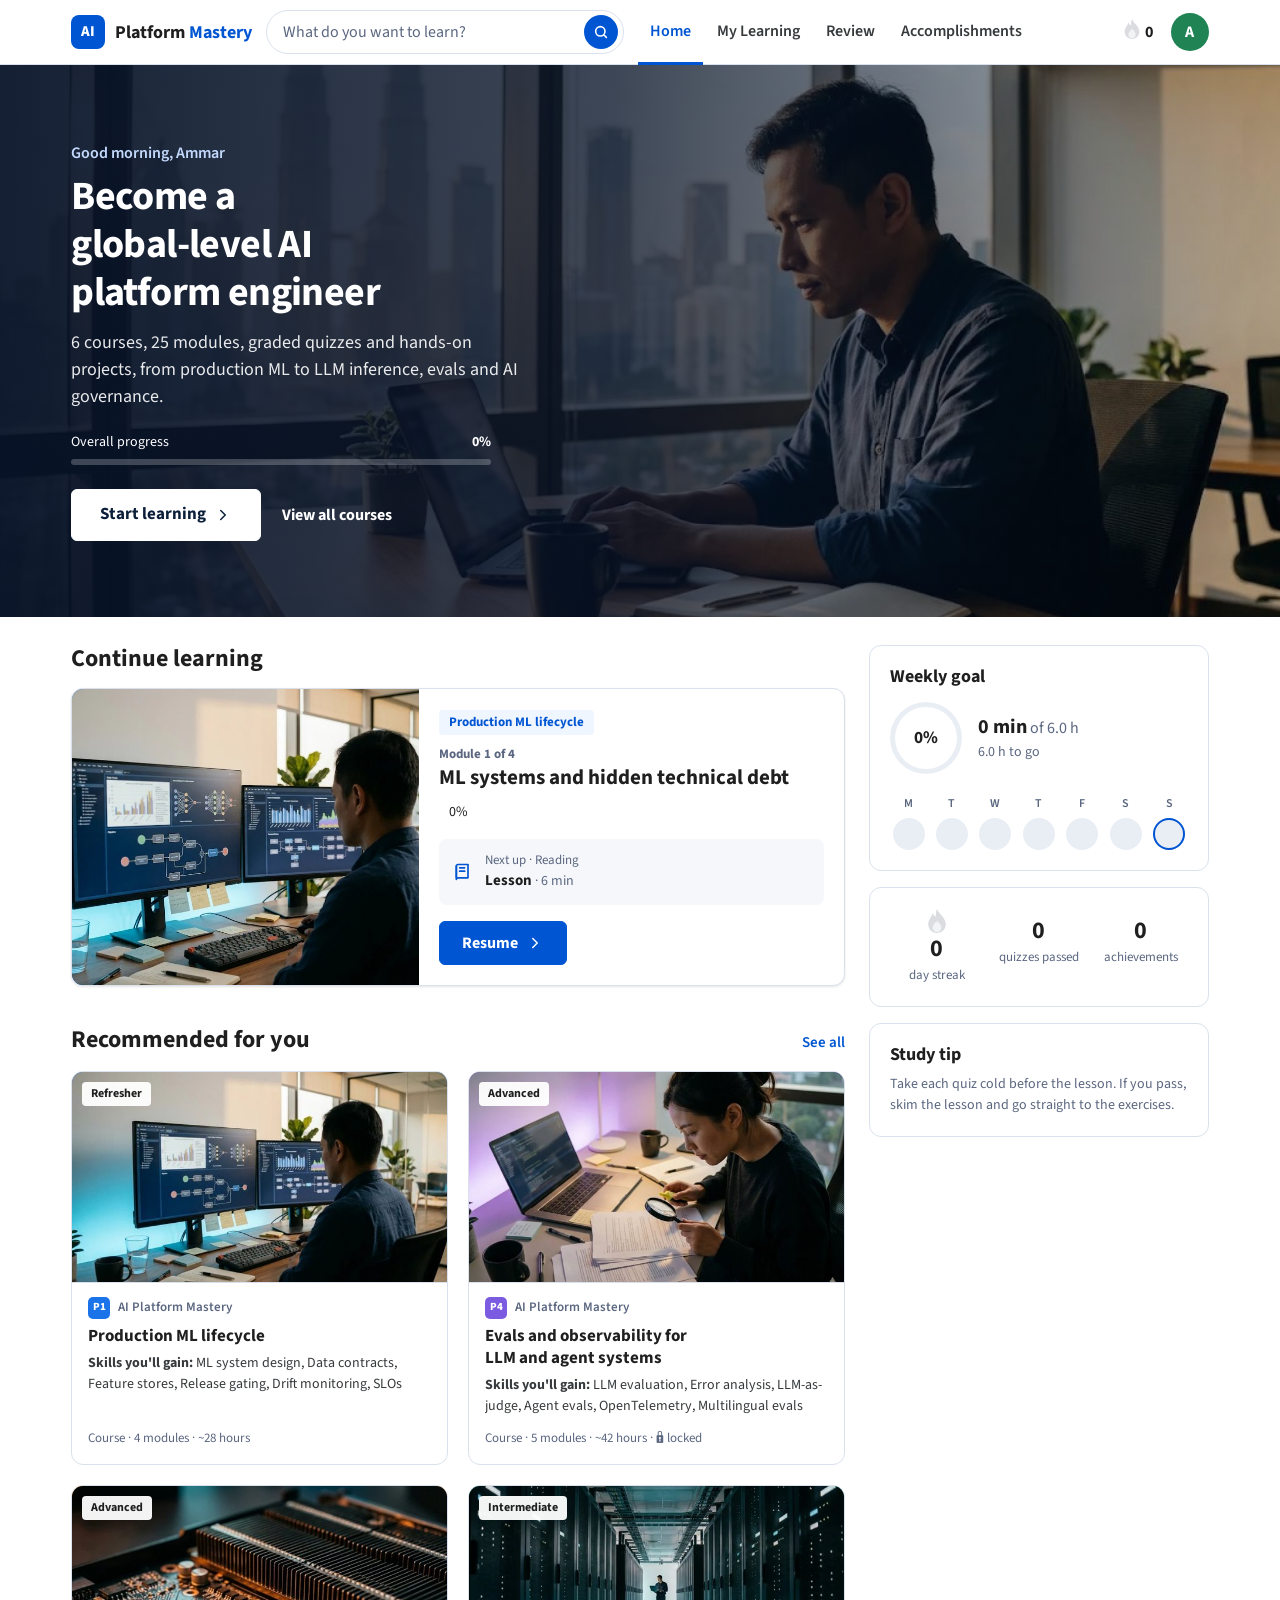
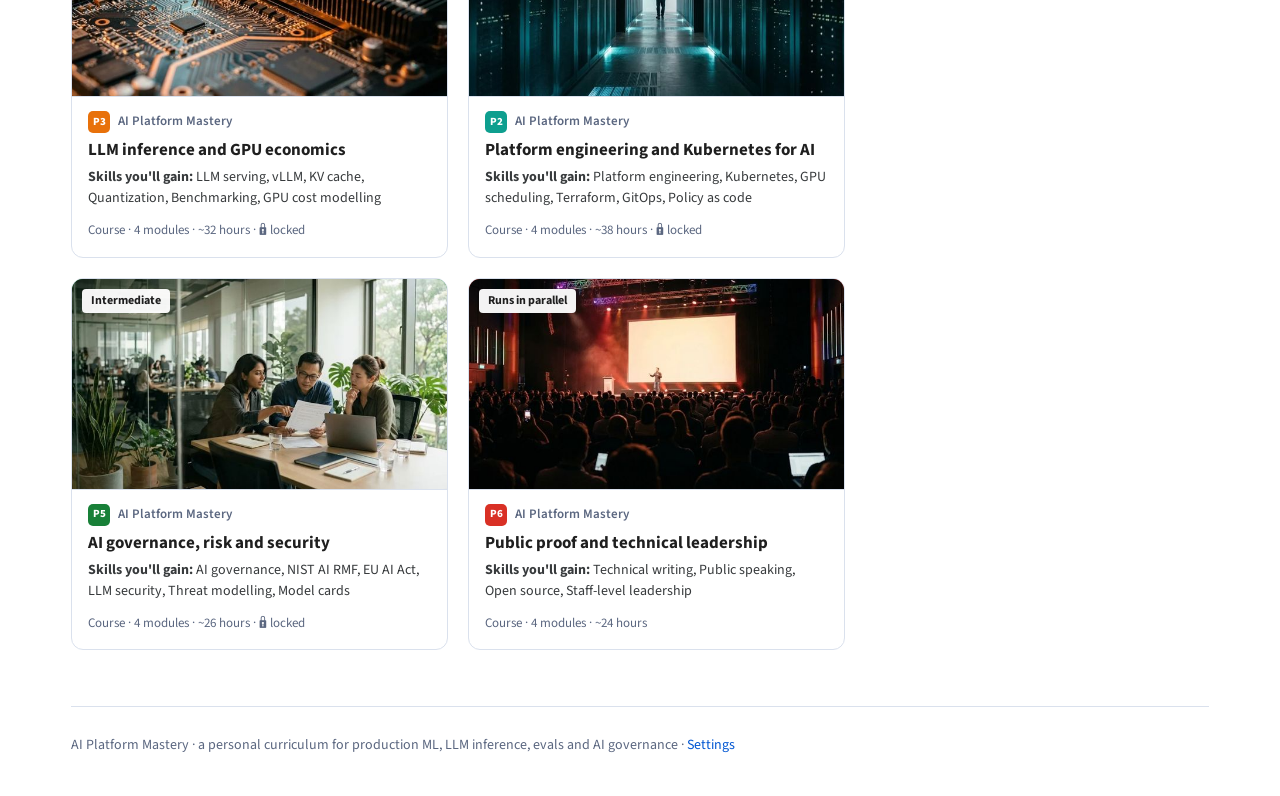
==== commit 33e67e84: "App v3: Coursera-style redesign with Gemini-generated photography, course landing pages, player with" ====
--- a/app/index.html
+++ b/app/index.html
@@ -4,8 +4,8 @@
 <meta charset="utf-8">
 <meta name="viewport" content="width=device-width, initial-scale=1, viewport-fit=cover">
 <title>AI Platform Mastery</title>
-<meta name="description" content="Your path to becoming a global-level AI platform engineer: 6 courses, 25 modules, quizzes, exercises and certificates.">
-<meta name="theme-color" content="#1A73E8">
+<meta name="description" content="Your path to becoming a global-level AI platform engineer: 6 courses, 25 modules, graded quizzes, projects and certificates.">
+<meta name="theme-color" content="#0056D2">
 <meta name="apple-mobile-web-app-capable" content="yes">
 <meta name="mobile-web-app-capable" content="yes">
 <meta name="apple-mobile-web-app-status-bar-style" content="default">
@@ -14,26 +14,28 @@
 <link rel="icon" href="icons/icon.svg" type="image/svg+xml">
 <link rel="apple-touch-icon" href="icons/apple-touch-icon.png">
 <link rel="preconnect" href="https://fonts.googleapis.com"><link rel="preconnect" href="https://fonts.gstatic.com" crossorigin>
-<link rel="stylesheet" href="https://fonts.googleapis.com/css2?family=Plus+Jakarta+Sans:wght@400;600;700;800&display=swap">
+<link rel="stylesheet" href="https://fonts.googleapis.com/css2?family=Source+Sans+3:wght@400;600;700;800&display=swap">
 <link rel="stylesheet" href="styles.css">
 </head>
 <body>
-<header class="top">
-  <a class="logo" href="#home"><i>AI</i><span>Platform Mastery</span></a>
-  <nav aria-label="Main">
-    <a href="#home" data-tab="home">Home</a><a href="#courses" data-tab="courses">My learning</a><a href="#review" data-tab="review">Review</a><a href="#progress" data-tab="progress">Progress</a>
-  </nav>
+<header class="hdr"><div class="wrap">
+  <a class="brand" href="#home"><i>AI</i><span>Platform <b>Mastery</b></span></a>
+  <div class="search" role="button" tabindex="0" data-act="search" aria-label="Search lessons"><span>What do you want to learn?</span><i><svg class="ic" viewBox="0 0 24 24" fill="none" stroke="currentColor" stroke-width="2.4" stroke-linecap="round"><circle cx="11" cy="11" r="7"/><path d="M20 20l-3.5-3.5"/></svg></i></div>
+  <nav class="hnav" aria-label="Main"><a href="#home" data-tab="home">Home</a><a href="#learning" data-tab="learning">My Learning</a><a href="#review" data-tab="review">Review</a><a href="#progress" data-tab="progress">Accomplishments</a></nav>
   <span class="sp"></span>
+  <button class="iconbtn msearch" data-act="search" aria-label="Search"><svg class="ic" viewBox="0 0 24 24" fill="none" stroke="currentColor" stroke-width="2" stroke-linecap="round"><circle cx="11" cy="11" r="7"/><path d="M20 20l-3.5-3.5"/></svg></button>
   <span class="streak" title="Day streak"><span id="streak-f"></span><span id="streak-n">0</span></span>
-  <a class="avatar" id="avatar" href="#settings" aria-label="Settings">A</a>
-</header>
-<main id="app" aria-live="polite"><p style="padding:40px;text-align:center;color:#5F6368">Loading your courses…</p></main>
+  <a class="avatar" id="avatar" href="#settings" aria-label="Profile and settings">A</a>
+</div></header>
+<main id="app" aria-live="polite"><p style="padding:60px;text-align:center;color:#5B6780">Loading your courses…</p></main>
 <nav class="tabs" aria-label="Main">
-  <a href="#home" data-tab="home"><svg class="ic" viewBox="0 0 24 24" fill="none" stroke="currentColor" stroke-width="2" stroke-linecap="round" stroke-linejoin="round" aria-hidden="true"><path d="M3 11l9-8 9 8v9a1 1 0 0 1-1 1h-5v-6H9v6H4a1 1 0 0 1-1-1z"/></svg>Home</a>
-  <a href="#courses" data-tab="courses"><svg class="ic" viewBox="0 0 24 24" fill="none" stroke="currentColor" stroke-width="2" stroke-linecap="round" stroke-linejoin="round" aria-hidden="true"><rect x="3" y="4" width="18" height="14" rx="2"/><path d="M3 9h18M8 21h8"/></svg>Learning</a>
-  <a href="#review" data-tab="review"><svg class="ic" viewBox="0 0 24 24" fill="none" stroke="currentColor" stroke-width="2" stroke-linecap="round" stroke-linejoin="round" aria-hidden="true"><rect x="4" y="6" width="14" height="14" rx="2"/><path d="M8 3h11a2 2 0 0 1 2 2v11"/></svg>Review</a>
-  <a href="#progress" data-tab="progress"><svg class="ic" viewBox="0 0 24 24" fill="none" stroke="currentColor" stroke-width="2" stroke-linecap="round" stroke-linejoin="round" aria-hidden="true"><path d="M4 20V10M10 20V4M16 20v-7M22 20H2"/></svg>Progress</a>
+  <a href="#home" data-tab="home"><svg class="ic" viewBox="0 0 24 24" fill="none" stroke="currentColor" stroke-width="2" stroke-linecap="round" stroke-linejoin="round"><path d="M3 11l9-8 9 8v9a1 1 0 0 1-1 1h-5v-6H9v6H4a1 1 0 0 1-1-1z"/></svg>Home</a>
+  <a href="#learning" data-tab="learning"><svg class="ic" viewBox="0 0 24 24" fill="none" stroke="currentColor" stroke-width="2" stroke-linecap="round" stroke-linejoin="round"><path d="M2 5c4-2 7-1 10 1 3-2 6-3 10-1v14c-4-2-7-1-10 1-3-2-6-3-10-1z"/><path d="M12 6v14"/></svg>Learning</a>
+  <a href="#review" data-tab="review"><svg class="ic" viewBox="0 0 24 24" fill="none" stroke="currentColor" stroke-width="2" stroke-linecap="round" stroke-linejoin="round"><rect x="4" y="6" width="14" height="14" rx="2"/><path d="M8 3h11a2 2 0 0 1 2 2v11"/></svg>Review</a>
+  <a href="#progress" data-tab="progress"><svg class="ic" viewBox="0 0 24 24" fill="none" stroke="currentColor" stroke-width="2" stroke-linecap="round" stroke-linejoin="round"><circle cx="12" cy="9" r="6"/><path d="M8.5 13.5L7 22l5-3 5 3-1.5-8.5"/></svg>Progress</a>
 </nav>
+<div class="sov" id="sov" role="dialog" aria-label="Search"><div class="top"><button class="iconbtn" data-act="search-close" aria-label="Close search"><svg class="ic" viewBox="0 0 24 24" fill="none" stroke="currentColor" stroke-width="2" stroke-linecap="round"><path d="M15 18l-6-6 6-6"/></svg></button><input id="sq" type="search" placeholder="Search lessons, readings, exercises…" autocomplete="off"></div><div class="res" id="sres"></div></div>
+<div class="drawer" id="drawer"><div class="scrim" data-act="drawer-close"></div><div class="panel" id="drawer-panel"></div></div>
 <div id="toast" class="toast" role="status"></div>
 <script id="curriculum-data" type="application/json">__CURRICULUM_JSON__</script>
 <script src="art.js"></script>
--- a/app/styles.css
+++ b/app/styles.css
@@ -1,223 +1,323 @@
-/* VOICE: a calm, confident course platform (Coursera/Udemy) for one learner.
-   IDEA: a campus of six courses; each course is a coloured "building" with its own illustration.
-   PICTURE: flat-vector course covers, a hill-path hero, concept diagrams inside lessons.
-   COLOUR and TYPE: white canvas, Google-blue brand, one colour per course; Plus Jakarta Sans.
-   LAYOUT: mobile-first; bottom tabs on phones, top bar + side syllabus on wide screens. */
+/* VOICE: a professional learning platform (Coursera-grade): calm, trustworthy, dense but airy.
+   IDEA: a university catalogue — photo-led course cards, a course landing page, and a focused lesson player.
+   PICTURE: Gemini-generated editorial photos for hero and courses; flat diagrams inside lessons.
+   COLOUR and TYPE: white canvas, Coursera blue #0056D2, one accent per course; Source Sans 3.
+   LAYOUT: header + search; dashboard with right rail on desktop; player with syllabus sidebar and sticky action bar. */
 :root{color-scheme:light dark;
-  --bg:light-dark(#F8F9FA,#121316);--card:light-dark(#FFFFFF,#1C1D21);--ink:light-dark(#202124,#E8EAED);--mut:light-dark(#5F6368,#9AA0A6);
-  --line:light-dark(#E3E5E8,#2F3136);--soft:light-dark(#F1F3F4,#26282C);--brand:light-dark(#1A73E8,#8AB4F8);--brand-ink:light-dark(#FFFFFF,#0B1F3A);
-  --brand-soft:light-dark(#E8F0FE,#1B2A44);--ok:light-dark(#188038,#81C995);--ok-soft:light-dark(#E6F4EA,#1E3325);--bad:light-dark(#C5221F,#F28B82);--bad-soft:light-dark(#FCE8E6,#3B1E1C);
-  --warn:light-dark(#B06000,#FDD663);--warn-soft:light-dark(#FEF7E0,#3A3018);--r:16px;--shadow:0 1px 2px rgba(60,64,67,.12),0 2px 8px rgba(60,64,67,.08)}
+  --bg:light-dark(#FFFFFF,#111214);--bg2:light-dark(#F5F7FA,#17191C);--card:light-dark(#FFFFFF,#1B1D21);--ink:light-dark(#1F1F1F,#ECEDEE);--ink2:light-dark(#373A3C,#C9CCD1);
+  --mut:light-dark(#5B6780,#9BA3AF);--line:light-dark(#DAE1ED,#2C3036);--line2:light-dark(#E9EEF5,#23262B);
+  --blue:light-dark(#0056D2,#6EA8FF);--blue-ink:light-dark(#FFFFFF,#08152B);--blue-soft:light-dark(#F0F6FF,#14223A);--blue-mid:light-dark(#C3DAFE,#1E3A66);
+  --ok:light-dark(#137333,#7FD39B);--ok-soft:light-dark(#E6F4EA,#15301E);--bad:light-dark(#B3261E,#F2A39C);--bad-soft:light-dark(#FCE8E6,#3A1C1A);
+  --warn:light-dark(#8A5300,#F7C76B);--warn-soft:light-dark(#FFF4E0,#352812);
+  --r:12px;--sh1:0 1px 3px rgba(31,31,31,.08),0 1px 2px rgba(31,31,31,.04);--sh2:0 8px 24px rgba(31,31,31,.12);--hdr:64px}
 :root[data-theme=light]{color-scheme:light}:root[data-theme=dark]{color-scheme:dark}
 *{box-sizing:border-box;min-width:0}
-html{scroll-padding-top:80px;-webkit-text-size-adjust:100%}
-body{margin:0;background:var(--bg);color:var(--ink);font:16px/1.55 "Plus Jakarta Sans",system-ui,-apple-system,"Segoe UI",Roboto,sans-serif;overflow-x:clip;padding-bottom:calc(76px + env(safe-area-inset-bottom))}
-a{color:var(--brand)}
-button{font:inherit;color:inherit}
-h1,h2,h3{line-height:1.15;text-wrap:balance;margin:0}
-h1{font-size:clamp(26px,5vw,36px);font-weight:800;letter-spacing:-.02em}
-h2{font-size:22px;font-weight:800;letter-spacing:-.01em}
-h3{font-size:17px;font-weight:700}
-.mut{color:var(--mut);font-size:14px}
+html{scroll-padding-top:90px;-webkit-text-size-adjust:100%}
+body{margin:0;background:var(--bg);color:var(--ink);font:16px/1.5 "Source Sans 3","Source Sans Pro",system-ui,-apple-system,"Segoe UI",Roboto,sans-serif;overflow-x:clip;padding-bottom:calc(64px + env(safe-area-inset-bottom))}
+a{color:var(--blue);text-decoration:none}
+a:hover{text-decoration:underline}
+button{font:inherit;color:inherit;cursor:pointer}
+h1,h2,h3,h4{margin:0;line-height:1.2;text-wrap:balance;font-weight:700;color:var(--ink)}
+h1{font-size:clamp(28px,4.4vw,40px);letter-spacing:-.015em}
+h2{font-size:clamp(20px,2.6vw,24px)}
+h3{font-size:18px}h4{font-size:16px}
+p{margin:0 0 12px}
+.mut{color:var(--mut)}.sm{font-size:14px}.xs{font-size:13px}
 .ic{width:20px;height:20px;flex:none}
-
-/* top bar */
-.top{position:sticky;top:0;z-index:20;background:color-mix(in srgb,var(--card) 92%,transparent);backdrop-filter:blur(10px);border-bottom:1px solid var(--line);padding:calc(10px + env(safe-area-inset-top)) max(4vw,16px) 10px;display:flex;align-items:center;gap:14px}
-.logo{display:flex;align-items:center;gap:10px;font-weight:800;text-decoration:none;color:var(--ink);font-size:17px;letter-spacing:-.01em}
-.logo i{width:32px;height:32px;border-radius:9px;background:var(--brand);display:grid;place-items:center;color:var(--brand-ink);font-style:normal;font-weight:800;font-size:15px}
-.top nav{display:none;margin-left:12px;gap:4px}
-.top nav a{padding:8px 14px;border-radius:99px;text-decoration:none;color:var(--mut);font-weight:600;font-size:15px}
-.top nav a.on{background:var(--brand-soft);color:var(--brand)}
-.top .sp{flex:1}
-.streak{display:flex;align-items:center;gap:6px;font-weight:700;font-size:15px}
+:focus-visible{outline:3px solid var(--blue);outline-offset:2px;border-radius:6px}
+.wrap{max-width:1240px;margin:0 auto;padding:0 max(4vw,16px)}
+
+/* header */
+.hdr{position:sticky;top:0;z-index:30;background:var(--bg);border-bottom:1px solid var(--line);padding-top:env(safe-area-inset-top)}
+.hdr .wrap{height:var(--hdr);display:flex;align-items:center;gap:14px}
+.brand{display:flex;align-items:center;gap:10px;color:var(--ink);font-weight:700;font-size:18px;white-space:nowrap}
+.brand:hover{text-decoration:none}
+.brand i{width:34px;height:34px;border-radius:8px;background:var(--blue);color:var(--blue-ink);display:grid;place-items:center;font-style:normal;font-weight:800;font-size:15px}
+.brand span b{color:var(--blue)}
+.search{flex:1 1 300px;max-width:440px;display:none;align-items:center;gap:8px;border:1px solid var(--line);border-radius:99px;padding:0 5px 0 16px;height:44px;background:var(--bg);cursor:text;color:var(--mut)}
+.search span{flex:1;white-space:nowrap;overflow:hidden;text-overflow:ellipsis}
+.search i{width:34px;height:34px;border-radius:50%;background:var(--blue);color:var(--blue-ink);display:grid;place-items:center}
+.search i .ic{width:16px;height:16px}
+.hnav{display:none;gap:2px}
+.hnav a{padding:0 12px;height:var(--hdr);display:flex;align-items:center;color:var(--ink2);font-weight:600;border-bottom:3px solid transparent;margin-bottom:-1px}
+.hnav a:hover{text-decoration:none;color:var(--blue)}
+.hnav a.on{color:var(--blue);border-bottom-color:var(--blue)}
+.sp{flex:1}
+.iconbtn{width:42px;height:42px;border-radius:50%;border:0;background:transparent;display:grid;place-items:center;color:var(--ink2)}
+.iconbtn:hover{background:var(--bg2)}
+.streak{display:flex;align-items:center;gap:4px;font-weight:700;padding:0 4px}
 .streak .flame{width:18px;height:22px}
-.avatar{width:34px;height:34px;border-radius:50%;background:#34A853;color:#fff;display:grid;place-items:center;font-weight:800;font-size:14px;text-decoration:none}
-
-/* bottom tabs (phones) */
-.tabs{position:fixed;bottom:0;left:0;right:0;z-index:20;background:var(--card);border-top:1px solid var(--line);display:flex;padding-bottom:env(safe-area-inset-bottom)}
-.tabs a{flex:1;display:flex;flex-direction:column;align-items:center;gap:2px;padding:9px 0 8px;font-size:12px;font-weight:600;color:var(--mut);text-decoration:none}
-.tabs a.on{color:var(--brand)}
-.tabs a.on .ic{stroke-width:2.6}
-
-main{max-width:1240px;margin:0 auto;padding:18px max(4vw,16px) 40px}
-.sec{margin:28px 0 14px;display:flex;align-items:baseline;justify-content:space-between;gap:12px}
-.sec a{font-weight:700;font-size:14px;text-decoration:none}
-.card{background:var(--card);border:1px solid var(--line);border-radius:var(--r);box-shadow:var(--shadow)}
-.pad{padding:18px}
-
-/* buttons */
-.btn{display:inline-flex;align-items:center;justify-content:center;gap:8px;min-height:44px;padding:0 20px;border-radius:99px;border:1px solid var(--line);background:var(--card);font-weight:700;font-size:15px;text-decoration:none;color:var(--ink);cursor:pointer;transition:transform .1s}
-.btn:active{transform:scale(.98)}
-.btn.pri{background:var(--brand);border-color:var(--brand);color:var(--brand-ink)}
-.btn.ghost{border-color:transparent;background:transparent;color:var(--brand)}
+.avatar{width:38px;height:38px;border-radius:50%;background:#1F8354;color:#fff;display:grid;place-items:center;font-weight:700}
+.avatar:hover{text-decoration:none}
+.tabs{position:fixed;bottom:0;left:0;right:0;z-index:30;background:var(--bg);border-top:1px solid var(--line);display:flex;padding-bottom:env(safe-area-inset-bottom)}
+.tabs a{flex:1;display:flex;flex-direction:column;align-items:center;gap:2px;padding:8px 0 7px;font-size:12px;font-weight:600;color:var(--mut)}
+.tabs a:hover{text-decoration:none}.tabs a.on{color:var(--blue)}
+
+main{min-height:70vh}
+.sec{display:flex;align-items:end;justify-content:space-between;gap:12px;margin:40px 0 16px}
+.sec a{font-weight:600;font-size:15px;white-space:nowrap}
+.card{background:var(--card);border:1px solid var(--line);border-radius:var(--r)}
+
+.btn{display:inline-flex;align-items:center;justify-content:center;gap:8px;min-height:44px;padding:0 22px;border-radius:6px;border:1px solid var(--blue);background:var(--card);color:var(--blue);font-weight:700;font-size:16px;white-space:nowrap}
+.btn:hover{text-decoration:none;background:var(--blue-soft)}
+.btn.pri{background:var(--blue);color:var(--blue-ink)}
+.btn.pri:hover{filter:brightness(1.08);background:var(--blue)}
+.btn.lg{min-height:52px;padding:0 28px;font-size:17px}
+.btn.wh{background:#fff;color:#0B1F3A;border-color:#fff}
+.btn.txt{border-color:transparent;background:transparent;padding:0 8px}
 .btn:disabled{opacity:.45;cursor:default}
-:focus-visible{outline:3px solid var(--brand);outline-offset:2px;border-radius:8px}
-
-/* progress */
-.bar{height:8px;border-radius:99px;background:var(--soft);overflow:hidden}
-.bar>i{display:block;height:100%;border-radius:99px;background:var(--c,var(--brand));transition:width .5s}
-.ring{--p:0;--c:var(--brand);width:var(--s,72px);height:var(--s,72px);border-radius:50%;background:conic-gradient(var(--c) calc(var(--p)*1%),var(--soft) 0);display:grid;place-items:center;flex:none}
-.ring b{width:calc(100% - 14px);height:calc(100% - 14px);border-radius:50%;background:var(--card);display:grid;place-items:center;font-size:calc(var(--s,72px) * .2);font-weight:800}
+.btn .ic{width:18px;height:18px}
+
+.bar{height:6px;border-radius:99px;background:var(--line2);overflow:hidden}
+.bar>i{display:block;height:100%;border-radius:99px;background:var(--c,var(--blue));transition:width .5s}
+.ring{--p:0;--c:var(--blue);width:var(--s,64px);height:var(--s,64px);border-radius:50%;background:conic-gradient(var(--c) calc(var(--p)*1%),var(--line2) 0);display:grid;place-items:center;flex:none}
+.ring b{width:calc(100% - 10px);height:calc(100% - 10px);border-radius:50%;background:var(--card);display:grid;place-items:center;font-size:calc(var(--s,64px)*.24);font-weight:700}
+
+.ph{position:relative;overflow:hidden;background:var(--bg2)}
+.ph>svg,.ph>img{position:absolute;inset:0;width:100%;height:100%;object-fit:cover;display:block}
 
 /* home */
-.hero{display:grid;gap:0;overflow:hidden}
-.hero .art{aspect-ratio:2/1;max-height:260px;width:100%}
-.hero .art svg{width:100%;height:100%;display:block}
-.hero .txt{padding:18px 20px 22px}
-.hero h1{margin-bottom:6px}
-.resume{display:grid;grid-template-columns:96px minmax(0,1fr);gap:14px;align-items:center;padding:14px;text-decoration:none;color:inherit}
-.resume .thumb{width:96px;height:68px;border-radius:12px;overflow:hidden;display:block}
+.hero{position:relative;color:#fff;overflow:hidden;background:#0B1F3A}
+.hero .ph{position:absolute;inset:0;background:#0B1F3A}
+.hero .ph::after{content:"";position:absolute;inset:0;background:linear-gradient(90deg,rgba(6,18,40,.94) 0%,rgba(6,18,40,.76) 48%,rgba(6,18,40,.18) 100%)}
+.hero .wrap{position:relative;padding-top:clamp(36px,7vw,76px);padding-bottom:clamp(36px,7vw,76px)}
+.hero h1{color:#fff;max-width:17ch}
+.hero p{color:rgba(255,255,255,.9);font-size:18px;max-width:52ch;margin:12px 0 22px}
+.hero .kick{font-weight:600;color:#C3DAFE;margin-bottom:8px}
+.hero .hbar{max-width:420px;margin:0 0 24px}
+.hero .hbar .bar{background:rgba(255,255,255,.22)}.hero .hbar .bar>i{background:#fff}
+.hero .row{display:flex;gap:12px;flex-wrap:wrap;align-items:center}
+.dash{display:grid;gap:24px}
+.resume{display:grid;grid-template-columns:minmax(0,1fr);overflow:hidden;box-shadow:var(--sh1)}
+.resume .ph{aspect-ratio:16/9}
+.resume .bd{padding:20px}
+.tag{display:inline-flex;gap:6px;align-items:center;font-size:13px;font-weight:700;color:var(--blue);background:var(--blue-soft);padding:3px 10px;border-radius:4px;margin-bottom:10px}
+.resume h3{font-size:21px;margin-bottom:4px}
+.nextitem{display:flex;gap:12px;align-items:center;margin:16px 0;padding:12px 14px;border-radius:8px;background:var(--bg2);font-size:15px}
+.nextitem .ic{color:var(--blue)}
+.rail{display:grid;gap:16px;align-content:start}
+.rail .card{padding:20px}
+.goalrow{display:flex;gap:16px;align-items:center}
+.week{display:grid;grid-template-columns:repeat(7,1fr);gap:6px;margin-top:16px;text-align:center}
+.week span{font-size:12px;color:var(--mut);font-weight:600}
+.week i{aspect-ratio:1;border-radius:50%;background:var(--line2);margin:4px auto 0;width:min(32px,100%);display:grid;place-items:center;font-style:normal;color:#fff;font-size:13px;font-weight:700}
+.week i.on{background:var(--blue)}
+.week i.today{box-shadow:0 0 0 2px var(--blue) inset}
+.stats3{display:grid;grid-template-columns:repeat(3,1fr);text-align:center;gap:8px}
+.stats3 b{display:block;font-size:24px;line-height:1.1}
+.stats3 span{font-size:13px;color:var(--mut)}
+.stats3 .flame{width:22px;height:26px;display:block;margin:0 auto 2px}
+.grid{display:grid;grid-template-columns:repeat(auto-fill,minmax(250px,1fr));gap:20px}
+.ccard{display:flex;flex-direction:column;overflow:hidden;color:inherit;transition:box-shadow .2s,transform .2s}
+.ccard:hover{text-decoration:none;box-shadow:var(--sh2);transform:translateY(-2px)}
+.ccard .ph{aspect-ratio:16/9;border-bottom:1px solid var(--line)}
+.ccard .bd{padding:14px 16px 16px;display:flex;flex-direction:column;gap:6px;flex:1}
+.prov{display:flex;align-items:center;gap:8px;font-size:13px;color:var(--mut);font-weight:600}
+.prov i{width:22px;height:22px;border-radius:5px;display:grid;place-items:center;color:#fff;font-style:normal;font-size:11px;font-weight:800}
+.ccard h3{font-size:17px;line-height:1.3}
+.skills{font-size:14px;color:var(--ink2);display:-webkit-box;-webkit-line-clamp:2;-webkit-box-orient:vertical;overflow:hidden}
+.skills b{font-weight:700}
+.cmeta{font-size:13px;color:var(--mut);margin-top:auto;padding-top:6px}
+.badge-lvl{position:absolute;top:10px;left:10px;z-index:2;background:rgba(255,255,255,.95);color:#1F1F1F;font-size:12px;font-weight:700;padding:3px 9px;border-radius:4px}
+.badge-done{position:absolute;top:10px;right:10px;z-index:2;background:#137333;color:#fff;font-size:12px;font-weight:700;padding:3px 9px;border-radius:4px}
+
+.seg{display:flex;gap:4px;border-bottom:1px solid var(--line);margin:8px 0 20px;overflow-x:auto}
+.seg button{border:0;background:none;padding:12px 14px;font-weight:600;color:var(--mut);border-bottom:3px solid transparent;margin-bottom:-1px;white-space:nowrap}
+.seg button.on{color:var(--blue);border-bottom-color:var(--blue)}
+.lrow{display:grid;grid-template-columns:110px minmax(0,1fr);gap:16px;padding:16px;margin-bottom:12px;align-items:center;color:inherit}
+.lrow:hover{text-decoration:none;box-shadow:var(--sh1)}
+.lrow .ph{aspect-ratio:16/10;border-radius:8px}
+.lrow .act{grid-column:1/-1;display:flex;gap:10px;align-items:center;justify-content:space-between}
+
+/* course landing */
+.chead{background:var(--blue-soft);border-bottom:1px solid var(--line)}
+.chead .wrap{display:grid;gap:24px;padding-top:22px;padding-bottom:30px}
+.crumbs{display:flex;gap:6px;align-items:center;font-size:14px;flex-wrap:wrap;color:var(--mut)}
+.crumbs a{font-weight:600}
+.crumbs .ic{width:14px;height:14px}
+.chead h1{margin:10px 0}
+.chead .lead{font-size:18px;color:var(--ink2);max-width:62ch}
+.chead .ph{aspect-ratio:16/9;border-radius:12px;box-shadow:var(--sh2)}
+.by{display:flex;gap:10px;align-items:center;font-size:15px;margin:14px 0 20px;color:var(--ink2)}
+.by i{width:32px;height:32px;border-radius:50%;display:grid;place-items:center;color:#fff;font-style:normal;font-weight:800;font-size:13px}
+.ctas{display:flex;gap:16px;align-items:center;flex-wrap:wrap}
+.strip{display:grid;grid-template-columns:repeat(2,minmax(0,1fr));box-shadow:var(--sh1);background:var(--card)}
+.strip div{padding:16px 18px;border-right:1px solid var(--line);border-bottom:1px solid var(--line)}
+.strip div:nth-child(2n){border-right:0}
+.strip div:nth-last-child(-n+2){border-bottom:0}
+.strip b{display:block;font-size:17px}
+.strip span{font-size:14px;color:var(--mut)}
+.ctabs{position:sticky;top:calc(var(--hdr) + env(safe-area-inset-top));z-index:20;background:var(--bg);border-bottom:1px solid var(--line);margin-top:24px}
+.ctabs .wrap{display:flex;gap:4px;overflow-x:auto}
+.ctabs a{padding:14px 12px;font-weight:600;color:var(--ink2);border-bottom:3px solid transparent;white-space:nowrap}
+.ctabs a:hover{text-decoration:none;color:var(--blue)}
+.ctabs a.on{color:var(--blue);border-bottom-color:var(--blue)}
+.cbody{display:grid;gap:32px;padding:28px 0 48px}
+.chips{display:flex;flex-wrap:wrap;gap:8px}
+.chip{display:inline-flex;align-items:center;gap:6px;padding:5px 12px;border-radius:99px;background:var(--bg2);border:1px solid var(--line);font-size:14px;font-weight:600;color:var(--ink2)}
+.chip.ok{background:var(--ok-soft);color:var(--ok);border-color:transparent}
+.chip.warn{background:var(--warn-soft);color:var(--warn);border-color:transparent}
+.chip.bad{background:var(--bad-soft);color:var(--bad);border-color:transparent}
+.learn{display:grid;grid-template-columns:repeat(auto-fill,minmax(260px,1fr));gap:12px 28px;padding:22px;margin:0;list-style:none}
+.learn li{display:flex;gap:10px;font-size:15px;color:var(--ink2)}
+.learn .ic{color:var(--ink);margin-top:2px;width:18px;height:18px}
+.modlist .mod{border-bottom:1px solid var(--line)}
+.modlist .mod:last-child{border-bottom:0}
+.modlist summary{list-style:none;display:grid;grid-template-columns:minmax(0,1fr) auto;gap:16px;align-items:center;padding:20px 22px;cursor:pointer}
+.modlist summary::-webkit-details-marker{display:none}
+.modlist summary .chev{transition:transform .2s;color:var(--mut)}
+.modlist details[open] summary .chev{transform:rotate(90deg)}
+.mnum{font-size:13px;font-weight:700;color:var(--mut)}
+.modlist h3{margin:2px 0 6px;font-size:18px}
+.modlist .mbody{padding:0 22px 20px}
+.mstats{display:flex;gap:14px;flex-wrap:wrap;font-size:14px;color:var(--mut);margin-bottom:12px}
+.mstats span{display:inline-flex;align-items:center;gap:5px}.mstats .ic{width:16px;height:16px}
+.item{display:flex;align-items:center;gap:12px;padding:10px 12px;border-radius:8px;color:inherit;font-size:15px}
+.item:hover{background:var(--bg2);text-decoration:none}
+.item .st{width:22px;height:22px;border-radius:50%;border:2px solid var(--line);display:grid;place-items:center;flex:none}
+.item .st.on{background:var(--ok);border-color:var(--ok);color:#fff}.item .st .ic{width:13px;height:13px;stroke-width:3}
+.item .ty{color:var(--mut)}.item .t{flex:1}.item .d{font-size:13px;color:var(--mut);white-space:nowrap}
+.item.locked{opacity:.5;pointer-events:none}
+.lockrow{display:flex;gap:8px;align-items:center;color:var(--mut);font-size:14px}
+.capbox{display:grid;grid-template-columns:minmax(0,1fr);overflow:hidden}
+.capbox .ph{aspect-ratio:21/9}
+.capbox .bd{padding:22px}
+.side-card{padding:20px;position:sticky;top:140px}
+
+/* player */
+.pl{display:grid;min-height:calc(100vh - var(--hdr))}
+.pside{display:none}
+.ptop{display:flex;align-items:center;gap:10px;padding:8px max(4vw,16px);border-bottom:1px solid var(--line);background:var(--bg);position:sticky;top:calc(var(--hdr) + env(safe-area-inset-top));z-index:15}
+.ptop .t{flex:1;font-weight:700;font-size:15px;white-space:nowrap;overflow:hidden;text-overflow:ellipsis}
+.ptop .pct{font-size:13px;color:var(--mut);white-space:nowrap}
+.pmain{padding:24px max(4vw,16px) 140px;max-width:860px;width:100%;margin:0 auto}
+.ptype{display:inline-flex;gap:6px;align-items:center;font-size:14px;font-weight:700;color:var(--mut);margin-bottom:6px}
+.ptype .ic{width:16px;height:16px}
+.pmain h1{font-size:clamp(24px,3.6vw,32px);margin-bottom:6px}
+.pmeta{font-size:14px;color:var(--mut);margin-bottom:24px}
+.lesson{font-size:17px;line-height:1.65;color:var(--ink2)}
+.lesson h2{font-size:21px;margin:32px 0 10px;color:var(--ink)}
+.lesson h2:first-child{margin-top:0}
+.lesson strong{color:var(--ink)}
+.lesson li{margin:6px 0}
+.lesson code{background:var(--bg2);border:1px solid var(--line2);padding:1px 6px;border-radius:5px;font-size:15px;overflow-wrap:anywhere}
+.lesson table{border-collapse:collapse;font-size:15px}.lesson td,.lesson th{border:1px solid var(--line);padding:6px 10px}
+.concept{margin:8px auto 28px;max-width:600px}
+.concept svg{width:100%;height:auto;display:block;border-radius:12px;border:1px solid var(--line2)}
+.concept figcaption{font-size:14px;color:var(--mut);margin-top:8px;text-align:center}
+.objs{border:1px solid var(--line);border-radius:12px;padding:18px 20px;margin-bottom:28px;background:var(--bg2)}
+.objs h3{font-size:16px;margin-bottom:8px}.objs ul{margin:0;padding-left:20px;color:var(--ink2)}.objs li{margin:4px 0}
+.pbar{position:fixed;left:0;right:0;bottom:calc(64px + env(safe-area-inset-bottom));z-index:25;background:var(--bg);border-top:1px solid var(--line);box-shadow:0 -4px 16px rgba(0,0,0,.05)}
+.pbar .in{display:flex;gap:10px;align-items:center;justify-content:space-between;padding:10px max(4vw,16px);max-width:860px;margin:0 auto}
+.pbar .sm{white-space:nowrap}
+.pbar .done{display:flex;align-items:center;gap:6px;color:var(--ok);font-weight:700;font-size:15px}
+.drawer{position:fixed;inset:0;z-index:40;display:none}
+.drawer.open{display:block}
+.drawer .scrim{position:absolute;inset:0;background:rgba(0,0,0,.4)}
+.drawer .panel{position:absolute;top:0;bottom:0;left:0;width:min(88vw,360px);background:var(--bg);overflow:auto;padding-top:env(safe-area-inset-top);box-shadow:var(--sh2)}
+.syl .hd{padding:16px;display:flex;gap:10px;align-items:center;border-bottom:1px solid var(--line)}
+.syl .hd b{flex:1;font-size:15px}
+.syl .mh{padding:14px 16px 6px;display:flex;justify-content:space-between;gap:8px;align-items:baseline}
+.syl .mh b{font-size:15px;color:var(--ink)}
+.syl a.it{display:flex;gap:10px;align-items:flex-start;padding:9px 16px 9px 18px;color:var(--ink2);font-size:14px;border-left:4px solid transparent}
+.syl a.it:hover{background:var(--bg2);text-decoration:none}
+.syl a.it.on{background:var(--blue-soft);border-left-color:var(--blue);color:var(--ink);font-weight:700}
+.syl a.it .ic{width:18px;height:18px;margin-top:1px}
+.syl a.it .ok{color:var(--ok)}
+.syl a.it.lk{opacity:.45;pointer-events:none}
+.syl a.it small{display:block;font-weight:400;color:var(--mut);font-size:12px}
+.rd{display:grid;grid-template-columns:auto minmax(0,1fr);gap:14px;padding:18px 0;border-top:1px solid var(--line)}
+.rd:first-of-type{border-top:0}
+.rd a.t{font-weight:700;font-size:17px}
+.rd .tg{display:flex;gap:6px;flex-wrap:wrap;margin:6px 0}
+.ck{appearance:none;width:24px;height:24px;border-radius:6px;border:2px solid var(--mut);display:grid;place-items:center;cursor:pointer;margin:2px 0 0;background:var(--card);flex:none}
+.ck:checked{background:var(--ok);border-color:var(--ok)}
+.ck:checked::after{content:"";width:6px;height:12px;border:solid #fff;border-width:0 3px 3px 0;transform:rotate(45deg) translate(-1px,-1px)}
+.qfacts{display:grid;grid-template-columns:repeat(3,minmax(0,1fr));border:1px solid var(--line);border-radius:12px;overflow:hidden;margin:4px 0 20px}
+.qfacts div{padding:14px 16px;border-right:1px solid var(--line)}.qfacts div:last-child{border-right:0}
+.qfacts b{display:block;font-size:20px}.qfacts span{font-size:13px;color:var(--mut)}
+.qprog{display:flex;gap:4px;margin:0 0 20px}
+.qprog i{flex:1;height:6px;border-radius:99px;background:var(--line2)}
+.qprog i.ok{background:var(--ok)}.qprog i.no{background:var(--bad)}.qprog i.cur{background:var(--blue)}
+.qtext{font-size:20px;font-weight:700;line-height:1.4;margin:6px 0 18px;color:var(--ink)}
+.opt{display:flex;gap:14px;align-items:center;width:100%;text-align:left;margin:10px 0;padding:14px 16px;border-radius:10px;border:1px solid var(--line);background:var(--card);font-size:17px;line-height:1.4;min-height:56px}
+.opt:hover:not(:disabled){border-color:var(--blue);background:var(--blue-soft)}
+.opt b{flex:none;width:28px;height:28px;border-radius:50%;border:2px solid var(--line);display:grid;place-items:center;font-size:13px}
+.opt.right{border-color:var(--ok);background:var(--ok-soft)}.opt.right b{background:var(--ok);border-color:var(--ok);color:#fff}
+.opt.wrong{border-color:var(--bad);background:var(--bad-soft)}.opt.wrong b{background:var(--bad);border-color:var(--bad);color:#fff}
+.opt:disabled{cursor:default}.opt:disabled:not(.right):not(.wrong){opacity:.6}
+.fb{border-radius:10px;padding:14px 16px;margin-top:8px;font-size:16px;border-left:4px solid}
+.fb.ok{background:var(--ok-soft);border-color:var(--ok)}.fb.no{background:var(--bad-soft);border-color:var(--bad)}
+.result{text-align:center;padding:12px 0}
+.result .spot{width:180px;height:150px;margin:0 auto}
+.result .score{font-size:56px;font-weight:700;line-height:1;margin:8px 0}
+.ex{padding:20px;margin-bottom:16px}
+.ex ul{margin:6px 0 12px;padding-left:20px;color:var(--ink2)}
+input[type=url],input[type=text],input[type=search],textarea,select{width:100%;font:inherit;font-size:16px;padding:12px 14px;border:1px solid var(--line);border-radius:8px;background:var(--bg);color:var(--ink)}
+textarea{min-height:140px;resize:vertical;line-height:1.5}
+label.row{display:flex;gap:12px;align-items:center;padding:10px 0;cursor:pointer;font-weight:600}
+.cert{position:relative;overflow:hidden;padding:44px 30px;text-align:center;background:var(--card);border:1px solid var(--line);border-radius:14px;box-shadow:var(--sh2)}
+.cert::before{content:"";position:absolute;inset:12px;border:2px solid var(--c);border-radius:8px;pointer-events:none}
+.cert .seal{width:104px;height:104px;margin:16px auto}
+.cert .name{font-size:34px;font-weight:700;margin:12px 0;font-family:Georgia,"Times New Roman",serif}
+.heat{display:grid;grid-template-rows:repeat(7,1fr);grid-auto-flow:column;grid-auto-columns:1fr;gap:4px;padding:18px}
+.heat i{aspect-ratio:1;border-radius:3px;background:var(--line2)}
+.heat i[data-l="1"]{background:#C3DAFE}.heat i[data-l="2"]{background:#7FAEF7}.heat i[data-l="3"]{background:#2E7CF0}.heat i[data-l="4"]{background:#0047B3}
 .kpis{display:grid;grid-template-columns:repeat(2,minmax(0,1fr));gap:12px}
-.kpi{padding:16px;display:flex;gap:12px;align-items:center}
-.kpi b{display:block;font-size:24px;font-weight:800;line-height:1.1}
-.kpi .flame{width:30px;height:36px}
-.goal{display:flex;gap:16px;align-items:center;padding:18px}
-
-/* course grid */
-.grid{display:grid;grid-template-columns:repeat(auto-fill,minmax(260px,1fr));gap:16px}
-.course{overflow:hidden;text-decoration:none;color:inherit;display:flex;flex-direction:column;transition:transform .15s,box-shadow .15s}
-.course:hover{transform:translateY(-2px);box-shadow:0 4px 16px rgba(60,64,67,.18)}
-.course .cv{aspect-ratio:200/120;overflow:hidden;position:relative}
-.course .cv svg{width:100%;height:100%;display:block}
-.course .bd{padding:14px 16px 16px;display:flex;flex-direction:column;gap:8px;flex:1}
-.chip{display:inline-flex;align-items:center;gap:6px;font-size:12px;font-weight:700;padding:3px 10px;border-radius:99px;background:var(--soft);color:var(--mut);width:fit-content}
-.chip.strong{background:var(--ok-soft);color:var(--ok)}.chip.partial{background:var(--warn-soft);color:var(--warn)}.chip.gap{background:var(--bad-soft);color:var(--bad)}
-.chip.lvl{position:absolute;top:10px;left:10px;background:rgba(255,255,255,.92);color:#202124}
-.meta{display:flex;gap:12px;flex-wrap:wrap;color:var(--mut);font-size:13px;align-items:center}
-.meta span{display:inline-flex;gap:4px;align-items:center}.meta .ic{width:15px;height:15px}
-
-/* course page */
-.chero{overflow:hidden;color:#fff;display:grid}
-.chero .cv{aspect-ratio:200/90;max-height:300px}
-.chero .cv svg{width:100%;height:100%;display:block}
-.chero .txt{padding:20px;background:var(--cbg)}
-.chero p{opacity:.92;margin:8px 0 0;max-width:70ch}
-.chero .meta{color:rgba(255,255,255,.88)}
-.learn{display:grid;grid-template-columns:repeat(auto-fill,minmax(240px,1fr));gap:10px 20px;padding:18px;margin:0;list-style:none}
-.learn li{display:flex;gap:10px;font-size:15px}.learn .ic{color:var(--ok);margin-top:2px}
-.syl .mod{border-top:1px solid var(--line)}
-.syl .mod:first-child{border-top:0}
-.syl summary{list-style:none;display:grid;grid-template-columns:76px minmax(0,1fr) auto;gap:14px;align-items:center;padding:14px 16px;cursor:pointer}
-.syl summary::-webkit-details-marker{display:none}
-.syl .thumb{width:76px;height:54px;border-radius:10px;overflow:hidden;display:block}
-.syl .thumb svg{width:100%;height:100%;display:block}
-.syl .items{padding:0 16px 14px 106px;margin:0;list-style:none}
-.item{display:flex;align-items:center;gap:12px;padding:9px 10px;border-radius:10px;text-decoration:none;color:inherit;font-size:15px}
-.item:hover{background:var(--soft)}
-.item .st{width:22px;height:22px;border-radius:50%;border:2px solid var(--line);display:grid;place-items:center;flex:none}
-.item .st.on{background:var(--ok);border-color:var(--ok);color:#fff}.item .st .ic{width:14px;height:14px;stroke-width:3}
-.item .ty{color:var(--mut)}.item .t{flex:1}
-.item.locked{opacity:.5;pointer-events:none}
-.capst{display:grid;grid-template-columns:72px minmax(0,1fr) auto;gap:14px;align-items:center;padding:16px;text-decoration:none;color:inherit}
-
-/* player */
-.player{display:grid;gap:18px}
-.side{display:none}
-.crumb{display:flex;align-items:center;gap:6px;font-size:14px;color:var(--mut);margin-bottom:10px;text-decoration:none;font-weight:600}
-.crumb .ic{width:16px;height:16px}
-.steps{display:flex;gap:6px;overflow-x:auto;padding:2px 0 10px;margin-bottom:6px;scrollbar-width:none}
-.steps a{flex:none;display:inline-flex;align-items:center;gap:6px;padding:8px 13px;border-radius:99px;border:1px solid var(--line);background:var(--card);text-decoration:none;color:var(--ink);font-size:14px;font-weight:600}
-.steps a.on{border-color:var(--c);background:color-mix(in srgb,var(--c) 12%,var(--card));color:var(--ink)}
-.steps a .ic{width:16px;height:16px}.steps a.done .ic{color:var(--ok)}
-.content{padding:22px}
-.content .lesson h2{font-size:19px;margin:26px 0 8px}
-.content .lesson h2:first-child{margin-top:0}
-.content .lesson p,.content .lesson li{max-width:72ch}
-.content .lesson code{background:var(--soft);padding:2px 6px;border-radius:6px;font-size:14px;overflow-wrap:anywhere}
-.content .lesson table{border-collapse:collapse;font-size:14px}.content .lesson td,.content .lesson th{border:1px solid var(--line);padding:6px 8px}
-.concept{margin:6px 0 22px}
-.concept svg{width:100%;height:auto;display:block;border-radius:14px;max-height:300px}
-.concept figcaption{font-size:13px;color:var(--mut);margin-top:6px;text-align:center}
-.objs{background:var(--brand-soft);border-radius:14px;padding:14px 16px;margin-bottom:22px}
-.objs h3{font-size:15px;margin-bottom:6px}.objs ul{margin:0;padding-left:20px}
-.foot{display:flex;justify-content:space-between;gap:10px;margin-top:18px;flex-wrap:wrap}
-
-/* readings */
-.rd{display:grid;grid-template-columns:auto minmax(0,1fr);gap:14px;padding:16px 0;border-top:1px solid var(--line)}
-.rd:first-of-type{border-top:0}
-.rd .tg{display:flex;gap:6px;flex-wrap:wrap;margin:4px 0}
-.ck{appearance:none;width:26px;height:26px;border-radius:8px;border:2px solid var(--line);display:grid;place-items:center;cursor:pointer;margin:2px 0 0;background:var(--card)}
-.ck:checked{background:var(--ok);border-color:var(--ok)}
-.ck:checked::after{content:"";width:7px;height:13px;border:solid #fff;border-width:0 3px 3px 0;transform:rotate(45deg) translate(-1px,-1px)}
-
-/* quiz */
-.qhead{display:flex;gap:16px;align-items:center;margin-bottom:16px}
-.qprog{display:flex;gap:4px;margin:0 0 16px}
-.qprog i{flex:1;height:6px;border-radius:99px;background:var(--soft)}
-.qprog i.ok{background:var(--ok)}.qprog i.no{background:var(--bad)}.qprog i.cur{background:var(--brand)}
-.qtext{font-size:19px;font-weight:700;line-height:1.35;margin:0 0 14px}
-.opt{display:flex;gap:12px;align-items:flex-start;width:100%;text-align:left;margin:10px 0;padding:14px 16px;border-radius:14px;border:2px solid var(--line);background:var(--card);cursor:pointer;font-size:16px;line-height:1.4;min-height:52px}
-.opt:hover:not(:disabled){border-color:var(--brand)}
-.opt b{flex:none;width:26px;height:26px;border-radius:8px;background:var(--soft);display:grid;place-items:center;font-size:13px}
-.opt.right{border-color:var(--ok);background:var(--ok-soft)}.opt.right b{background:var(--ok);color:#fff}
-.opt.wrong{border-color:var(--bad);background:var(--bad-soft)}.opt.wrong b{background:var(--bad);color:#fff}
-.opt:disabled{cursor:default}.opt:disabled:not(.right):not(.wrong){opacity:.6}
-.fb{border-radius:14px;padding:14px 16px;margin-top:6px;font-size:15px}
-.fb.ok{background:var(--ok-soft)}.fb.no{background:var(--bad-soft)}
-.result{text-align:center;padding:10px 0}
-.result .spot{width:180px;height:150px;margin:0 auto}
-.result h2{font-size:30px}
-
-/* exercises */
-.ex{padding:18px;margin-bottom:14px}
-.ex ul{margin:8px 0;padding-left:20px}
-input[type=url],input[type=text],textarea,select{width:100%;font:inherit;font-size:16px;padding:12px 14px;border:1px solid var(--line);border-radius:12px;background:var(--bg);color:var(--ink)}
-textarea{min-height:120px;resize:vertical}
-label.row{display:flex;gap:12px;align-items:flex-start;padding:10px 0;cursor:pointer}
-
-/* certificate */
-.cert{position:relative;overflow:hidden;padding:34px 26px;text-align:center;background:var(--card);border:10px solid var(--c);border-radius:20px}
-.cert .seal{width:110px;height:110px;margin:16px auto}
-.cert h1{font-size:clamp(24px,5vw,34px);margin:8px 0}
-.cert .name{font-size:28px;font-weight:800;margin:10px 0;border-bottom:2px solid var(--line);display:inline-block;padding:0 20px 6px}
-
-/* progress page */
-.heat{display:grid;grid-template-rows:repeat(7,1fr);grid-auto-flow:column;grid-auto-columns:1fr;gap:4px;padding:16px}
-.heat i{aspect-ratio:1;border-radius:4px;background:var(--soft)}
-.heat i[data-l="1"]{background:#AECBFA}.heat i[data-l="2"]{background:#669DF6}.heat i[data-l="3"]{background:#1A73E8}.heat i[data-l="4"]{background:#174EA6}
-.badges{display:grid;grid-template-columns:repeat(auto-fill,minmax(130px,1fr));gap:12px}
-.badge{padding:14px;text-align:center}
-.badge .seal{width:64px;height:64px;margin:0 auto 6px;display:block}
-.badge.off{opacity:.4;filter:grayscale(1)}
-.prow{display:grid;grid-template-columns:44px minmax(0,1fr) auto;gap:12px;align-items:center;padding:12px 16px;border-top:1px solid var(--line);text-decoration:none;color:inherit}
-.prow:first-child{border-top:0}
-.prow .thumb{width:44px;height:32px;border-radius:7px;overflow:hidden;display:block}
-.prow .thumb svg{width:100%;height:100%;display:block}
-
-/* review */
-.flash{padding:24px;min-height:300px}
-.empty{text-align:center;padding:30px 20px}
-.empty .spot{width:180px;height:140px;margin:0 auto 10px;display:block}
-
-/* toast + confetti */
-.toast{position:fixed;left:50%;bottom:calc(90px + env(safe-area-inset-bottom));transform:translateX(-50%) translateY(20px);background:#202124;color:#fff;padding:12px 18px;border-radius:12px;font-weight:600;font-size:15px;opacity:0;transition:.25s;z-index:50;max-width:90vw}
+.kpi{padding:18px;display:flex;gap:14px;align-items:center}
+.kpi b{display:block;font-size:26px;line-height:1.1}
+.kpi .flame{width:28px;height:34px}
+.badges{display:grid;grid-template-columns:repeat(auto-fill,minmax(140px,1fr));gap:12px}
+.badge{padding:16px;text-align:center;color:inherit}
+.badge:hover{text-decoration:none}
+.badge .seal{width:60px;height:60px;margin:0 auto 8px;display:block}
+.badge.off{opacity:.42;filter:grayscale(1)}
+.prow{display:grid;grid-template-columns:64px minmax(0,1fr) auto;gap:14px;align-items:center;padding:14px 18px;border-top:1px solid var(--line);color:inherit}
+.prow:first-child{border-top:0}.prow:hover{text-decoration:none;background:var(--bg2)}
+.prow .ph{width:64px;aspect-ratio:16/10;border-radius:6px}
+.sov{position:fixed;inset:0;z-index:50;background:var(--bg);display:none;flex-direction:column}
+.sov.open{display:flex}
+.sov .top{display:flex;gap:10px;align-items:center;padding:calc(10px + env(safe-area-inset-top)) max(4vw,16px) 10px;border-bottom:1px solid var(--line)}
+.sov .top input{border-radius:99px}
+.sov .res{overflow:auto;padding:8px max(4vw,16px) 40px;max-width:860px;width:100%;margin:0 auto}
+.sres{display:flex;gap:12px;padding:14px 4px;border-bottom:1px solid var(--line2);color:inherit;align-items:flex-start}
+.sres:hover{text-decoration:none;background:var(--bg2)}
+.sres .ic{color:var(--blue);margin-top:2px}
+.sres mark{background:#FFF1B8;color:#1F1F1F;border-radius:2px}
+.empty{text-align:center;padding:40px 20px}
+.empty .spot{width:180px;height:140px;margin:0 auto 12px;display:block}
+.toast{position:fixed;left:50%;bottom:calc(140px + env(safe-area-inset-bottom));transform:translateX(-50%) translateY(16px);background:#1F1F1F;color:#fff;padding:12px 18px;border-radius:8px;font-weight:600;font-size:15px;opacity:0;transition:.25s;z-index:60;max-width:90vw;box-shadow:var(--sh2);pointer-events:none}
 .toast.show{opacity:1;transform:translateX(-50%) translateY(0)}
-.confetti{position:fixed;inset:0;pointer-events:none;z-index:60;overflow:hidden}
-.confetti i{position:absolute;top:-12px;width:9px;height:14px;border-radius:2px;animation:fall 1.6s ease-in forwards}
+.confetti{position:fixed;inset:0;pointer-events:none;z-index:70;overflow:hidden}
+.confetti i{position:absolute;top:-12px;width:8px;height:13px;border-radius:2px;animation:fall 1.6s ease-in forwards}
 @keyframes fall{to{transform:translateY(105vh) rotate(540deg);opacity:.8}}
-@media (prefers-reduced-motion:reduce){.confetti{display:none}.course,.bar>i{transition:none}}
-
-.install{display:flex;gap:12px;align-items:center;padding:14px 16px;margin-bottom:14px;background:var(--brand-soft);border-color:transparent}
-.install p{margin:0;flex:1;font-size:14px}
-
-@media (min-width:900px){
+@media (prefers-reduced-motion:reduce){.confetti{display:none}.ccard,.bar>i{transition:none}}
+.install{display:flex;gap:12px;align-items:center;padding:14px 16px;background:var(--blue-soft);border-color:var(--blue-mid);margin-top:20px}
+.install p{margin:0;flex:1;font-size:15px}
+.foot{border-top:1px solid var(--line);margin-top:56px;padding:28px 0 40px;color:var(--mut);font-size:14px}
+
+@media (min-width:720px){
+  .resume{grid-template-columns:minmax(0,.9fr) minmax(0,1.1fr)}
+  .resume .ph{aspect-ratio:auto;min-height:100%}
+  .strip{grid-template-columns:repeat(4,minmax(0,1fr))}
+  .strip div,.strip div:nth-child(2n){border-right:1px solid var(--line);border-bottom:0}.strip div:last-child{border-right:0}
+  .kpis{grid-template-columns:repeat(4,minmax(0,1fr))}
+  .lrow{grid-template-columns:160px minmax(0,1fr) auto}
+  .lrow .act{grid-column:auto;flex-direction:column;align-items:flex-end}
+  .capbox{grid-template-columns:minmax(0,1fr) minmax(0,1fr)}.capbox .ph{aspect-ratio:auto;min-height:100%}
+}
+@media (min-width:1000px){
   body{padding-bottom:0}
   .tabs{display:none}
-  .top nav{display:flex}
-  .hero{grid-template-columns:minmax(0,1fr) minmax(0,1.1fr);align-items:center}
-  .hero .art{order:2;aspect-ratio:auto;height:100%;max-height:none;min-height:260px}
-  .hero .txt{padding:30px}
-  .kpis{grid-template-columns:repeat(4,minmax(0,1fr))}
-  .chero{grid-template-columns:minmax(0,1fr) minmax(0,1fr)}
-  .chero .cv{order:2;aspect-ratio:auto;height:100%;max-height:none}
-  .chero .txt{padding:34px;display:flex;flex-direction:column;justify-content:center}
-  .player{grid-template-columns:300px minmax(0,1fr);align-items:start}
-  .side{display:block;position:sticky;top:76px;max-height:calc(100vh - 96px);overflow:auto;padding:8px}
-  .side h3{padding:10px 10px 4px;font-size:14px;color:var(--mut)}
-  .side a{display:flex;gap:10px;align-items:center;padding:9px 10px;border-radius:10px;text-decoration:none;color:var(--ink);font-size:14px}
-  .side a.on{background:var(--brand-soft);color:var(--brand);font-weight:700}
-  .side a .ic{width:16px;height:16px}
-  .side a.lk{opacity:.45;pointer-events:none}
-  .steps{display:none}
-  .content{padding:34px 40px}
+  .search{display:flex}
+  .hnav{display:flex}
+  .msearch{display:none}
+  .dash{grid-template-columns:minmax(0,1fr) 340px;align-items:start}
+  .chead .wrap{grid-template-columns:minmax(0,1.25fr) minmax(0,1fr);align-items:center}
+  .cbody{grid-template-columns:minmax(0,1fr) 320px;align-items:start}
+  .pl{grid-template-columns:340px minmax(0,1fr)}
+  .pside{display:block;border-right:1px solid var(--line);position:sticky;top:calc(var(--hdr) + env(safe-area-inset-top));height:calc(100vh - var(--hdr));overflow:auto}
+  .ptop .menu{display:none}
+  .pbar{bottom:0;left:340px}
+  .toast{bottom:90px}
 }
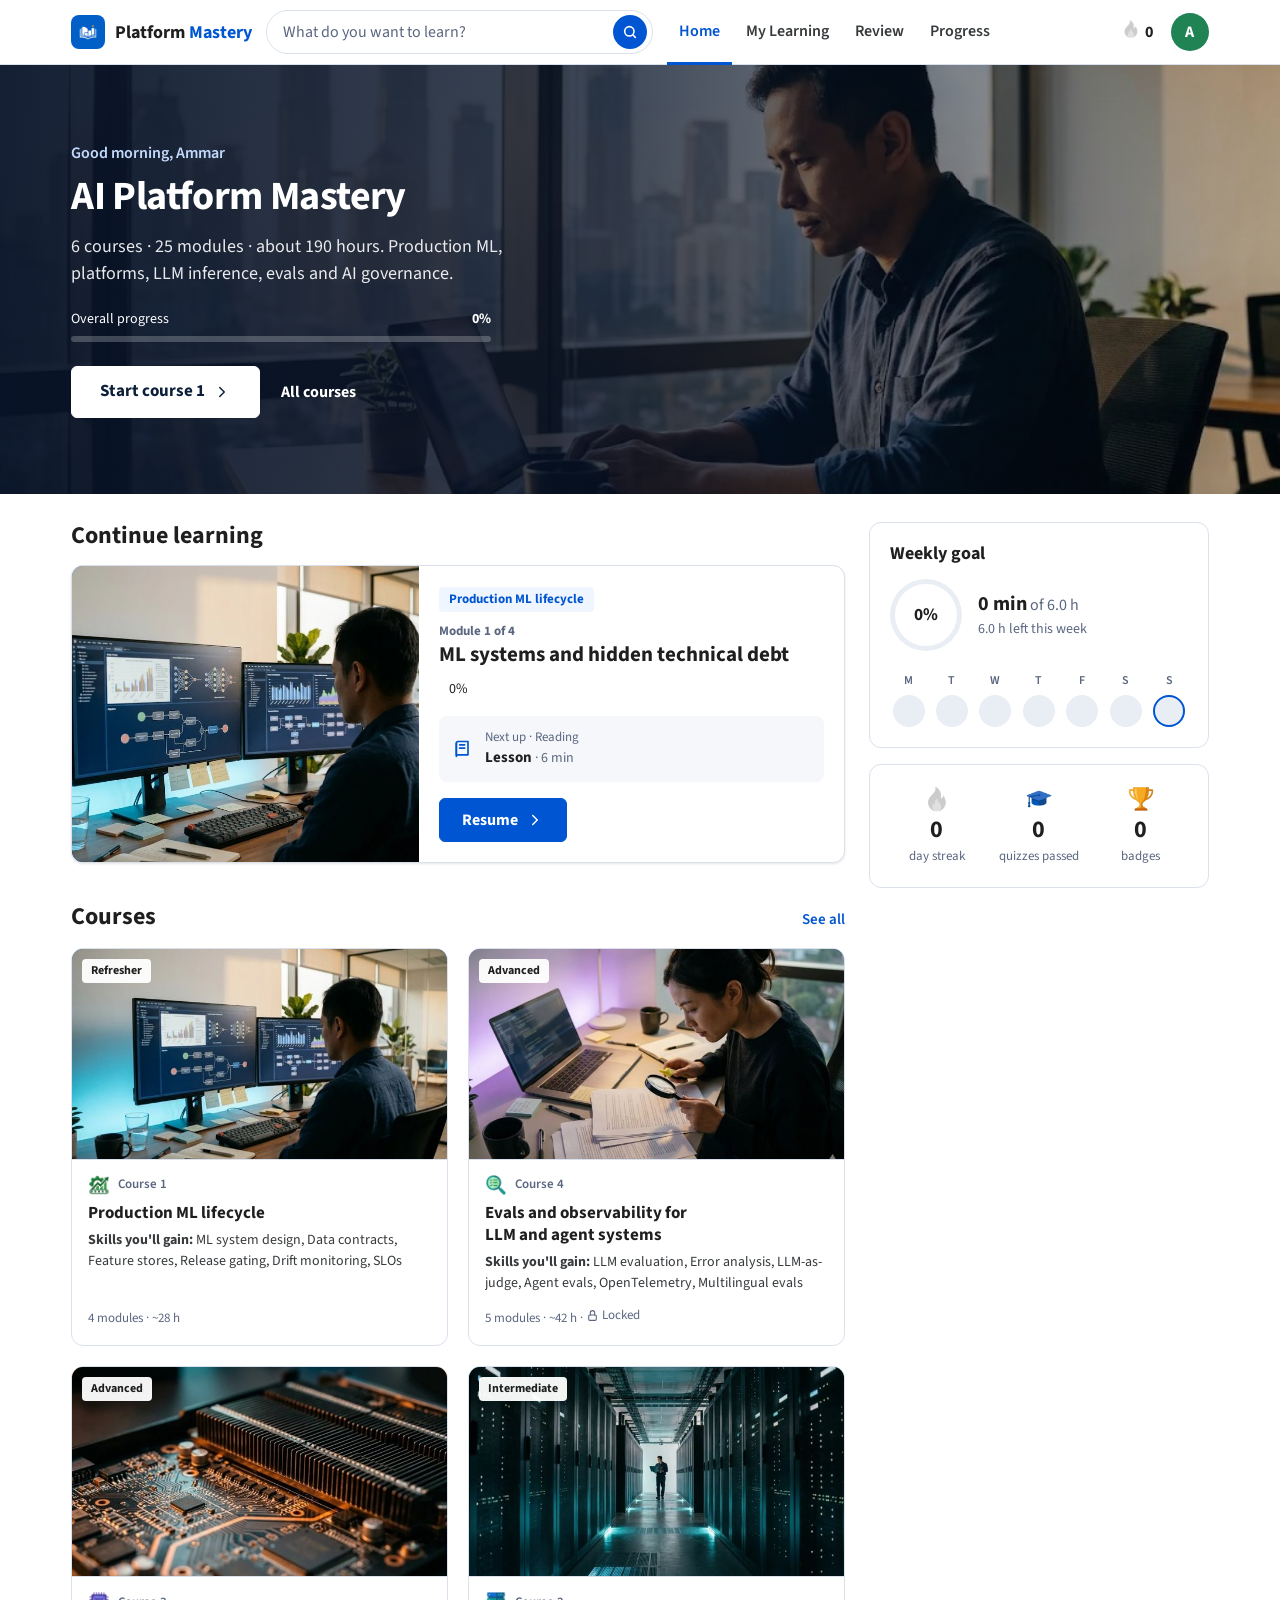
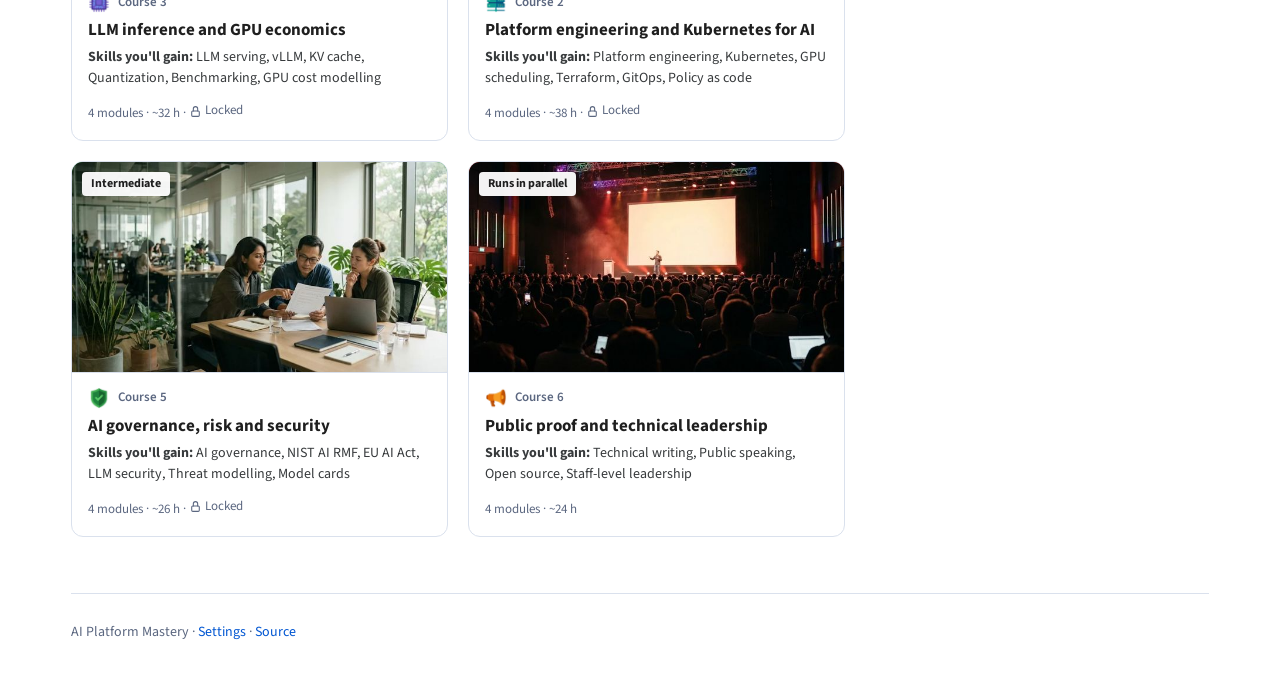
==== commit 2a038b31: "Remove emojis and filler copy; Gemini-generated badge and app icons; plainer UI text Co-Authored-By:" ====
--- a/app/index.html
+++ b/app/index.html
@@ -11,7 +11,7 @@
 <meta name="apple-mobile-web-app-status-bar-style" content="default">
 <meta name="apple-mobile-web-app-title" content="AI Mastery">
 <link rel="manifest" href="manifest.webmanifest">
-<link rel="icon" href="icons/icon.svg" type="image/svg+xml">
+<link rel="icon" href="icons/favicon-64.png" type="image/png">
 <link rel="apple-touch-icon" href="icons/apple-touch-icon.png">
 <link rel="preconnect" href="https://fonts.googleapis.com"><link rel="preconnect" href="https://fonts.gstatic.com" crossorigin>
 <link rel="stylesheet" href="https://fonts.googleapis.com/css2?family=Source+Sans+3:wght@400;600;700;800&display=swap">
@@ -19,9 +19,9 @@
 </head>
 <body>
 <header class="hdr"><div class="wrap">
-  <a class="brand" href="#home"><i>AI</i><span>Platform <b>Mastery</b></span></a>
+  <a class="brand" href="#home"><img src="icons/icon-192.png" width="34" height="34" alt="" style="border-radius:8px"><span>Platform <b>Mastery</b></span></a>
   <div class="search" role="button" tabindex="0" data-act="search" aria-label="Search lessons"><span>What do you want to learn?</span><i><svg class="ic" viewBox="0 0 24 24" fill="none" stroke="currentColor" stroke-width="2.4" stroke-linecap="round"><circle cx="11" cy="11" r="7"/><path d="M20 20l-3.5-3.5"/></svg></i></div>
-  <nav class="hnav" aria-label="Main"><a href="#home" data-tab="home">Home</a><a href="#learning" data-tab="learning">My Learning</a><a href="#review" data-tab="review">Review</a><a href="#progress" data-tab="progress">Accomplishments</a></nav>
+  <nav class="hnav" aria-label="Main"><a href="#home" data-tab="home">Home</a><a href="#learning" data-tab="learning">My Learning</a><a href="#review" data-tab="review">Review</a><a href="#progress" data-tab="progress">Progress</a></nav>
   <span class="sp"></span>
   <button class="iconbtn msearch" data-act="search" aria-label="Search"><svg class="ic" viewBox="0 0 24 24" fill="none" stroke="currentColor" stroke-width="2" stroke-linecap="round"><circle cx="11" cy="11" r="7"/><path d="M20 20l-3.5-3.5"/></svg></button>
   <span class="streak" title="Day streak"><span id="streak-f"></span><span id="streak-n">0</span></span>
--- a/app/styles.css
+++ b/app/styles.css
@@ -1,5 +1,5 @@
 /* VOICE: a professional learning platform (Coursera-grade): calm, trustworthy, dense but airy.
-   IDEA: a university catalogue — photo-led course cards, a course landing page, and a focused lesson player.
+   IDEA: a university catalogue: photo-led course cards, a course landing page, and a focused lesson player.
    PICTURE: Gemini-generated editorial photos for hero and courses; flat diagrams inside lessons.
    COLOUR and TYPE: white canvas, Coursera blue #0056D2, one accent per course; Source Sans 3.
    LAYOUT: header + search; dashboard with right rail on desktop; player with syllabus sidebar and sticky action bar. */
@@ -260,7 +260,7 @@
 .cert::before{content:"";position:absolute;inset:12px;border:2px solid var(--c);border-radius:8px;pointer-events:none}
 .cert .seal{width:104px;height:104px;margin:16px auto}
 .cert .name{font-size:34px;font-weight:700;margin:12px 0;font-family:Georgia,"Times New Roman",serif}
-.heat{display:grid;grid-template-rows:repeat(7,1fr);grid-auto-flow:column;grid-auto-columns:1fr;gap:4px;padding:18px}
+.heat{max-width:720px;display:grid;grid-template-rows:repeat(7,1fr);grid-auto-flow:column;grid-auto-columns:1fr;gap:4px;padding:18px}
 .heat i{aspect-ratio:1;border-radius:3px;background:var(--line2)}
 .heat i[data-l="1"]{background:#C3DAFE}.heat i[data-l="2"]{background:#7FAEF7}.heat i[data-l="3"]{background:#2E7CF0}.heat i[data-l="4"]{background:#0047B3}
 .kpis{display:grid;grid-template-columns:repeat(2,minmax(0,1fr));gap:12px}
@@ -321,3 +321,13 @@
   .pbar{bottom:0;left:340px}
   .toast{bottom:90px}
 }
+
+.bi{display:inline-block;object-fit:contain;flex:none}
+.bi.off{filter:grayscale(1);opacity:.45}
+.bi.big{display:block;margin:0 auto 12px}
+.pi{width:22px;height:22px}
+.stats3 .bi{display:block;margin:0 auto 4px}
+.badge .bi{display:block;margin:0 auto 8px}
+.week i .wk{width:14px;height:14px;stroke-width:3;color:#fff}
+.lk{display:inline-flex;align-items:center;gap:3px}.xs-ic{width:13px;height:13px}
+.streak .bi{width:20px;height:20px}
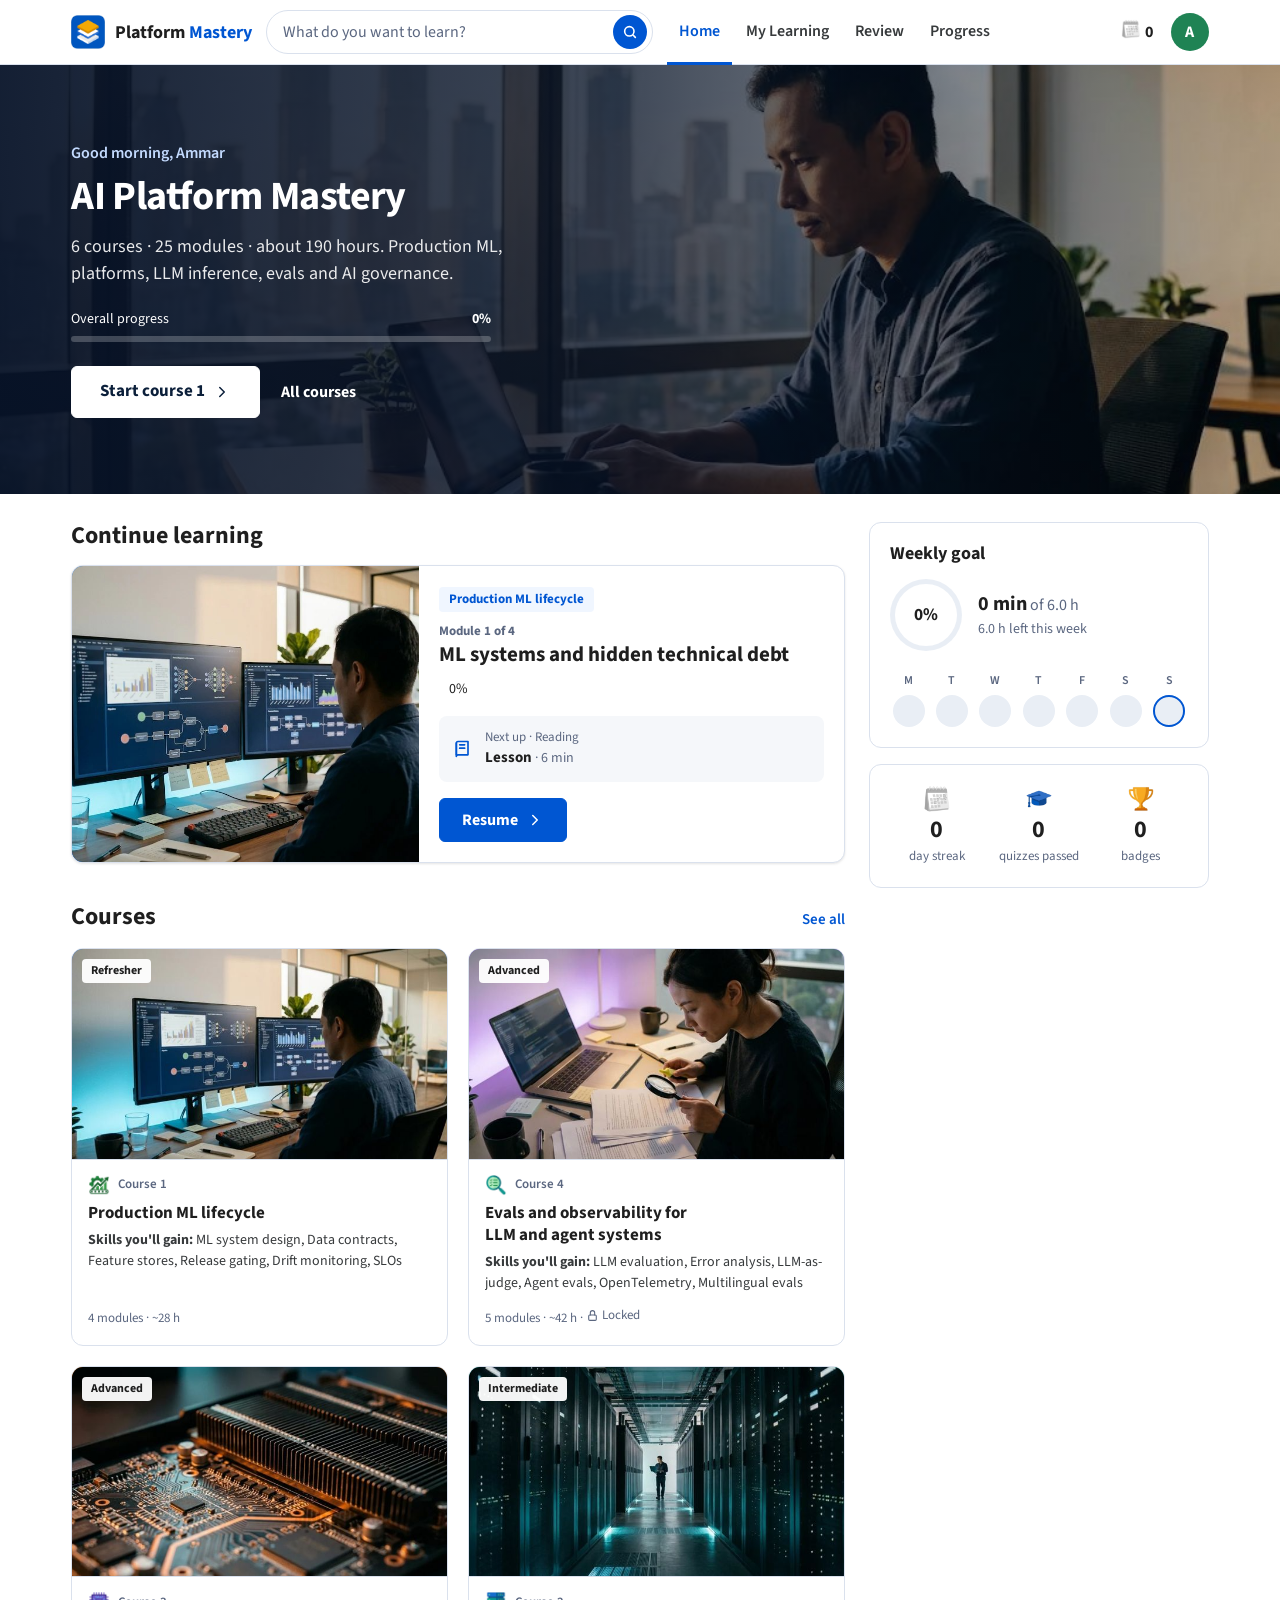
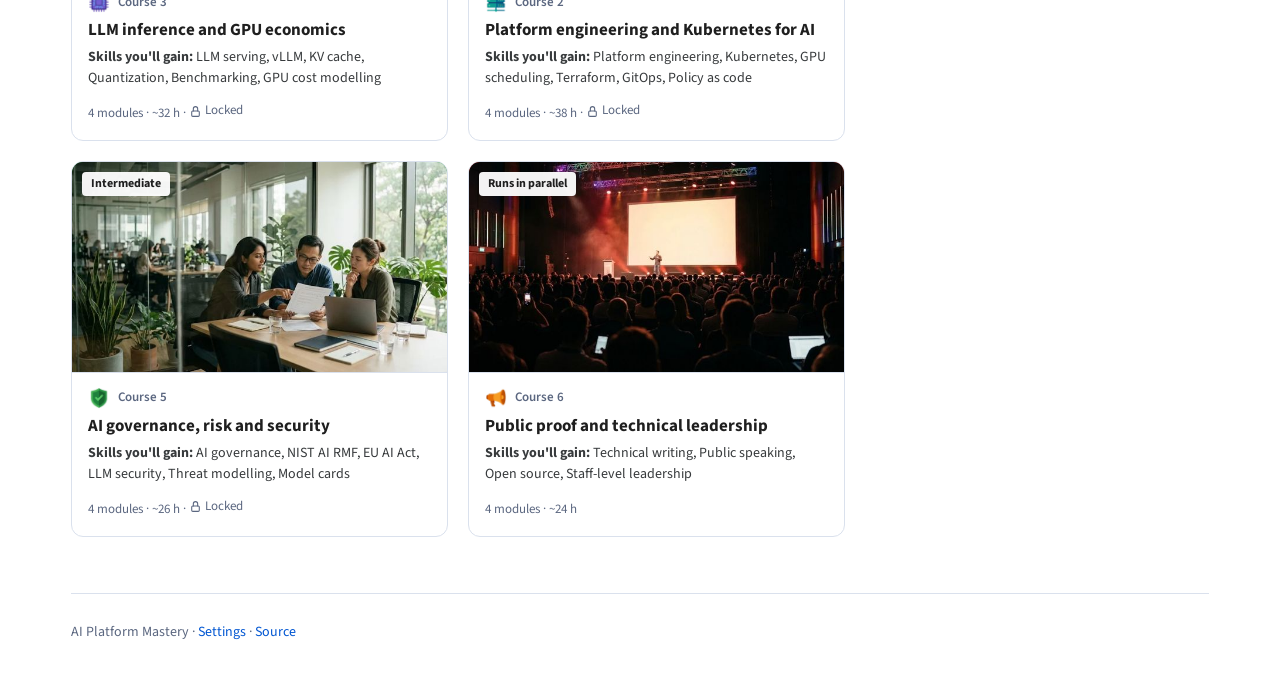
==== commit 4b20cae5: "Replace flame icons with calendar badges; new platform-layers app icon and favicon Co-Authored-By: C" ====
--- a/app/index.html
+++ b/app/index.html
@@ -11,7 +11,7 @@
 <meta name="apple-mobile-web-app-status-bar-style" content="default">
 <meta name="apple-mobile-web-app-title" content="AI Mastery">
 <link rel="manifest" href="manifest.webmanifest">
-<link rel="icon" href="icons/favicon-64.png" type="image/png">
+<link rel="icon" href="icons/favicon-32.png" sizes="32x32" type="image/png"><link rel="icon" href="icons/favicon-64.png" sizes="64x64" type="image/png">
 <link rel="apple-touch-icon" href="icons/apple-touch-icon.png">
 <link rel="preconnect" href="https://fonts.googleapis.com"><link rel="preconnect" href="https://fonts.gstatic.com" crossorigin>
 <link rel="stylesheet" href="https://fonts.googleapis.com/css2?family=Source+Sans+3:wght@400;600;700;800&display=swap">
@@ -19,7 +19,7 @@
 </head>
 <body>
 <header class="hdr"><div class="wrap">
-  <a class="brand" href="#home"><img src="icons/icon-192.png" width="34" height="34" alt="" style="border-radius:8px"><span>Platform <b>Mastery</b></span></a>
+  <a class="brand" href="#home"><img src="icons/logo-192.png" width="34" height="34" alt=""><span>Platform <b>Mastery</b></span></a>
   <div class="search" role="button" tabindex="0" data-act="search" aria-label="Search lessons"><span>What do you want to learn?</span><i><svg class="ic" viewBox="0 0 24 24" fill="none" stroke="currentColor" stroke-width="2.4" stroke-linecap="round"><circle cx="11" cy="11" r="7"/><path d="M20 20l-3.5-3.5"/></svg></i></div>
   <nav class="hnav" aria-label="Main"><a href="#home" data-tab="home">Home</a><a href="#learning" data-tab="learning">My Learning</a><a href="#review" data-tab="review">Review</a><a href="#progress" data-tab="progress">Progress</a></nav>
   <span class="sp"></span>
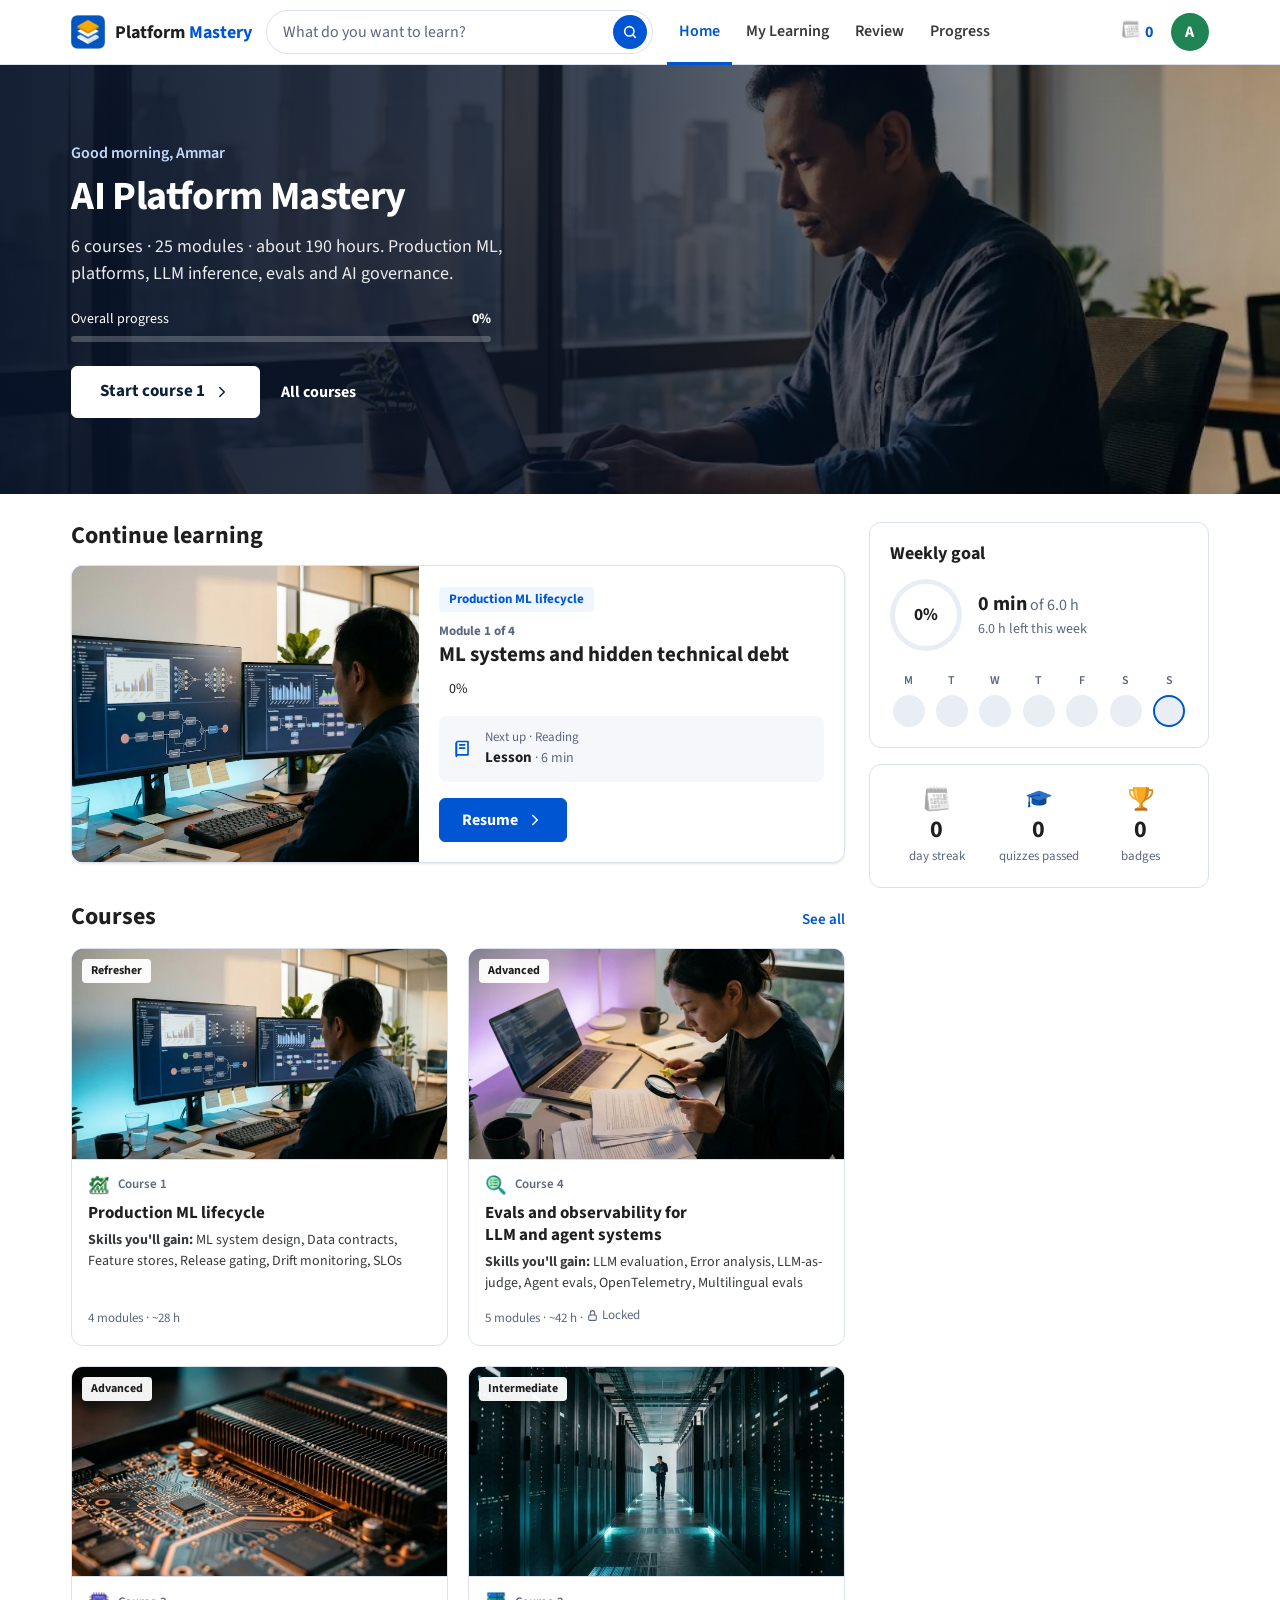
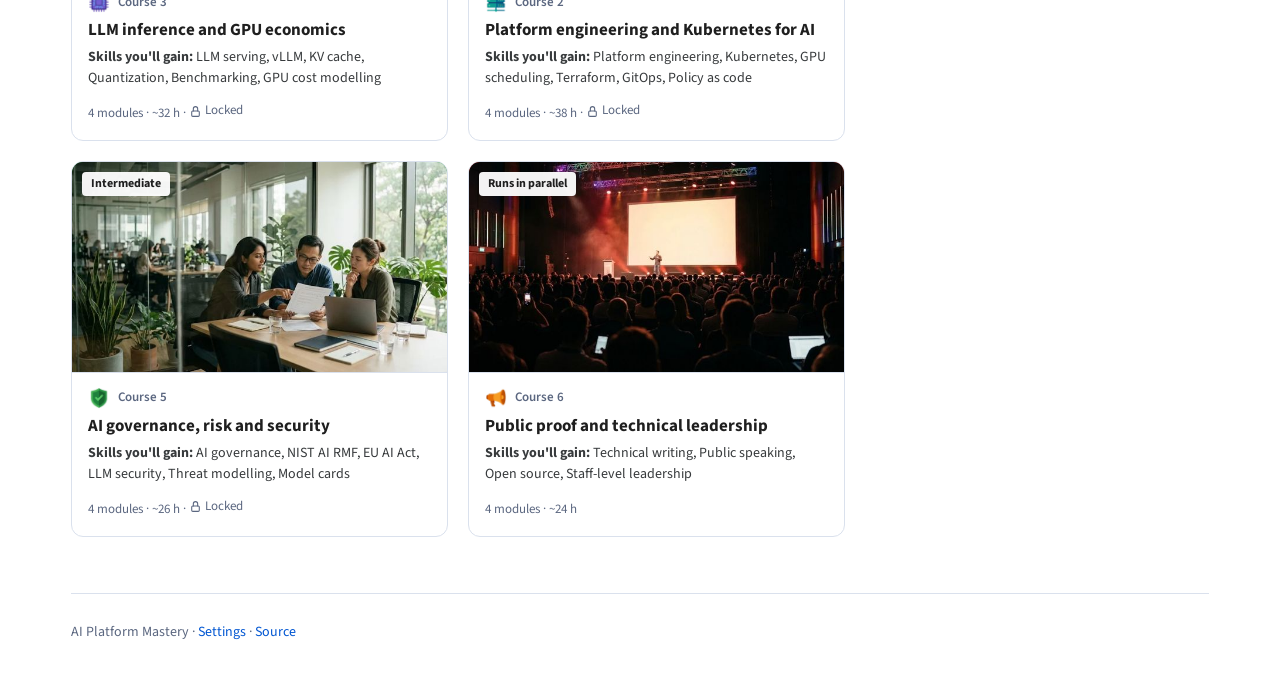
==== commit 4e85ec94: "UX pass: focus mode player with stepper, single primary actions, locked-item feedback, compact retur" ====
--- a/app/index.html
+++ b/app/index.html
@@ -24,7 +24,7 @@
   <nav class="hnav" aria-label="Main"><a href="#home" data-tab="home">Home</a><a href="#learning" data-tab="learning">My Learning</a><a href="#review" data-tab="review">Review</a><a href="#progress" data-tab="progress">Progress</a></nav>
   <span class="sp"></span>
   <button class="iconbtn msearch" data-act="search" aria-label="Search"><svg class="ic" viewBox="0 0 24 24" fill="none" stroke="currentColor" stroke-width="2" stroke-linecap="round"><circle cx="11" cy="11" r="7"/><path d="M20 20l-3.5-3.5"/></svg></button>
-  <span class="streak" title="Day streak"><span id="streak-f"></span><span id="streak-n">0</span></span>
+  <a class="streak" href="#progress" id="streak" title="Day streak"><span id="streak-f"></span><span id="streak-n">0</span></a>
   <a class="avatar" id="avatar" href="#settings" aria-label="Profile and settings">A</a>
 </div></header>
 <main id="app" aria-live="polite"><p style="padding:60px;text-align:center;color:#5B6780">Loading your courses…</p></main>
--- a/app/styles.css
+++ b/app/styles.css
@@ -331,3 +331,60 @@
 .week i .wk{width:14px;height:14px;stroke-width:3;color:#fff}
 .lk{display:inline-flex;align-items:center;gap:3px}.xs-ic{width:13px;height:13px}
 .streak .bi{width:20px;height:20px}
+
+/* ---- UX pass ---- */
+.hero.compact .wrap{padding-top:clamp(24px,4vw,40px);padding-bottom:clamp(24px,4vw,40px)}
+.hero.compact h1{font-size:clamp(26px,3.6vw,34px)}
+.hero.compact p{font-size:16px;margin:8px 0 16px}
+.hero.compact .hbar{margin-bottom:16px}
+.nag{display:flex;gap:14px;align-items:center;color:inherit;border-color:#F3C16B;background:var(--warn-soft)}
+.nag:hover{text-decoration:none}.nag>span{color:var(--warn)}
+.lrow{grid-template-columns:96px minmax(0,1fr)}
+.lrow .lprog{grid-column:1/-1;display:flex;gap:10px;align-items:center}.lrow .lprog .bar{flex:1}
+.lrow .act .btn,.lrow .act .chip{width:100%}
+.ptop .t{line-height:1.25}
+.ptop .t .xs{font-weight:600;white-space:nowrap;overflow:hidden;text-overflow:ellipsis}
+.stepper{display:flex;gap:4px;padding:10px max(4vw,16px);border-bottom:1px solid var(--line);background:var(--bg);overflow-x:auto;scrollbar-width:none;position:sticky;top:calc(var(--hdr) + env(safe-area-inset-top) + 57px);z-index:14}
+.stepper a{flex:1;min-width:56px;display:flex;flex-direction:column;align-items:center;gap:4px;padding:4px 2px;color:var(--mut);font-size:12px;font-weight:600;position:relative}
+.stepper a:hover{text-decoration:none;color:var(--ink)}
+.stepper a:not(:last-child)::after{content:"";position:absolute;top:16px;left:calc(50% + 18px);right:calc(-50% + 18px);height:2px;background:var(--line)}
+.stepper a.done:not(:last-child)::after{background:var(--ok)}
+.stepper .dot{width:28px;height:28px;border-radius:50%;border:2px solid var(--line);display:grid;place-items:center;background:var(--bg);font-size:13px;color:var(--mut)}
+.stepper .dot .ic{width:14px;height:14px;stroke-width:3}
+.stepper a.done .dot{background:var(--ok);border-color:var(--ok);color:#fff}
+.stepper a.on{color:var(--blue)}.stepper a.on .dot{border-color:var(--blue);color:var(--blue);box-shadow:0 0 0 3px var(--blue-soft)}
+.stepper a.on.done .dot{color:#fff}
+.btnrow{display:flex;gap:12px;flex-wrap:wrap;align-items:center}
+.kbd-hint{display:none;margin-top:12px}
+@media (hover:hover) and (pointer:fine){.kbd-hint{display:block}}
+.kpi b{white-space:nowrap}
+.kpi>div{min-width:0}
+@media (max-width:999px){
+  body.focus{padding-bottom:calc(72px + env(safe-area-inset-bottom))}
+  body.focus .tabs{display:none}
+  body.focus .pbar{bottom:0;padding-bottom:env(safe-area-inset-bottom)}
+  body.focus .hdr{display:none}
+  body.focus .ptop{top:0;padding-top:calc(8px + env(safe-area-inset-top))}
+  body.focus .stepper{top:calc(57px + env(safe-area-inset-top))}
+}
+@media (max-width:719px){
+  .kpis{gap:10px}.kpi{padding:14px;gap:10px}.kpi b{font-size:22px}
+  .chead h1{font-size:28px}.chead .lead{font-size:16px}
+  .ctas .btn.lg{width:100%}
+  .btnrow .btn{flex:1}
+}
+@media (min-width:720px){
+  .lrow{grid-template-columns:160px minmax(0,1fr) 200px}
+  .lrow .lprog{grid-column:2/3}
+  .lrow .act{grid-row:1/3;grid-column:3}
+}
+@media (min-width:1000px){
+  .stepper{display:none}
+}
+
+.pbar .in>*{flex:none}
+.pbar .in .sm,.pbar .in .done{flex:1 1 auto;min-width:0;overflow:hidden;text-overflow:ellipsis}
+.pbar .in .sp{display:none}
+@media (max-width:719px){.btnrow{flex-direction:column;align-items:stretch}.btnrow .btn{width:100%}}
+
+.empty .btn{white-space:normal;max-width:100%;text-align:center;line-height:1.3;padding-top:10px;padding-bottom:10px}
